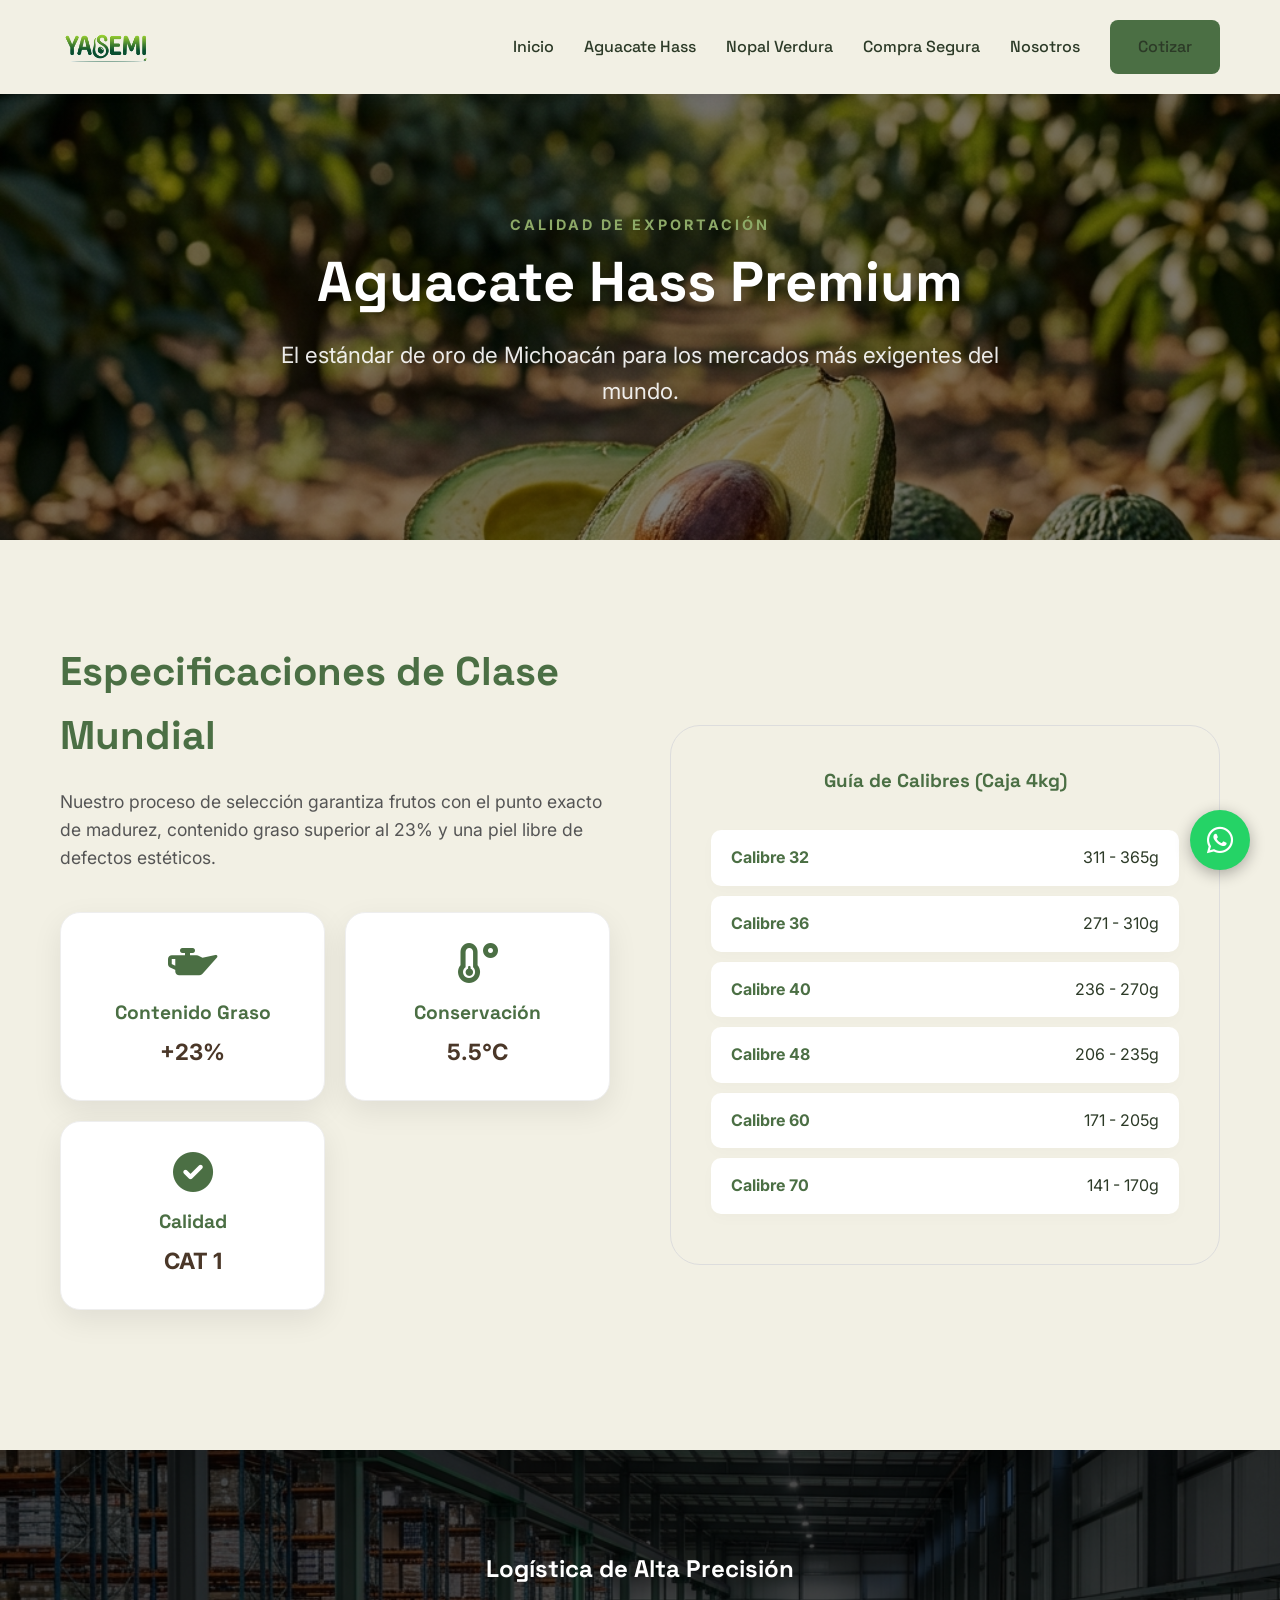
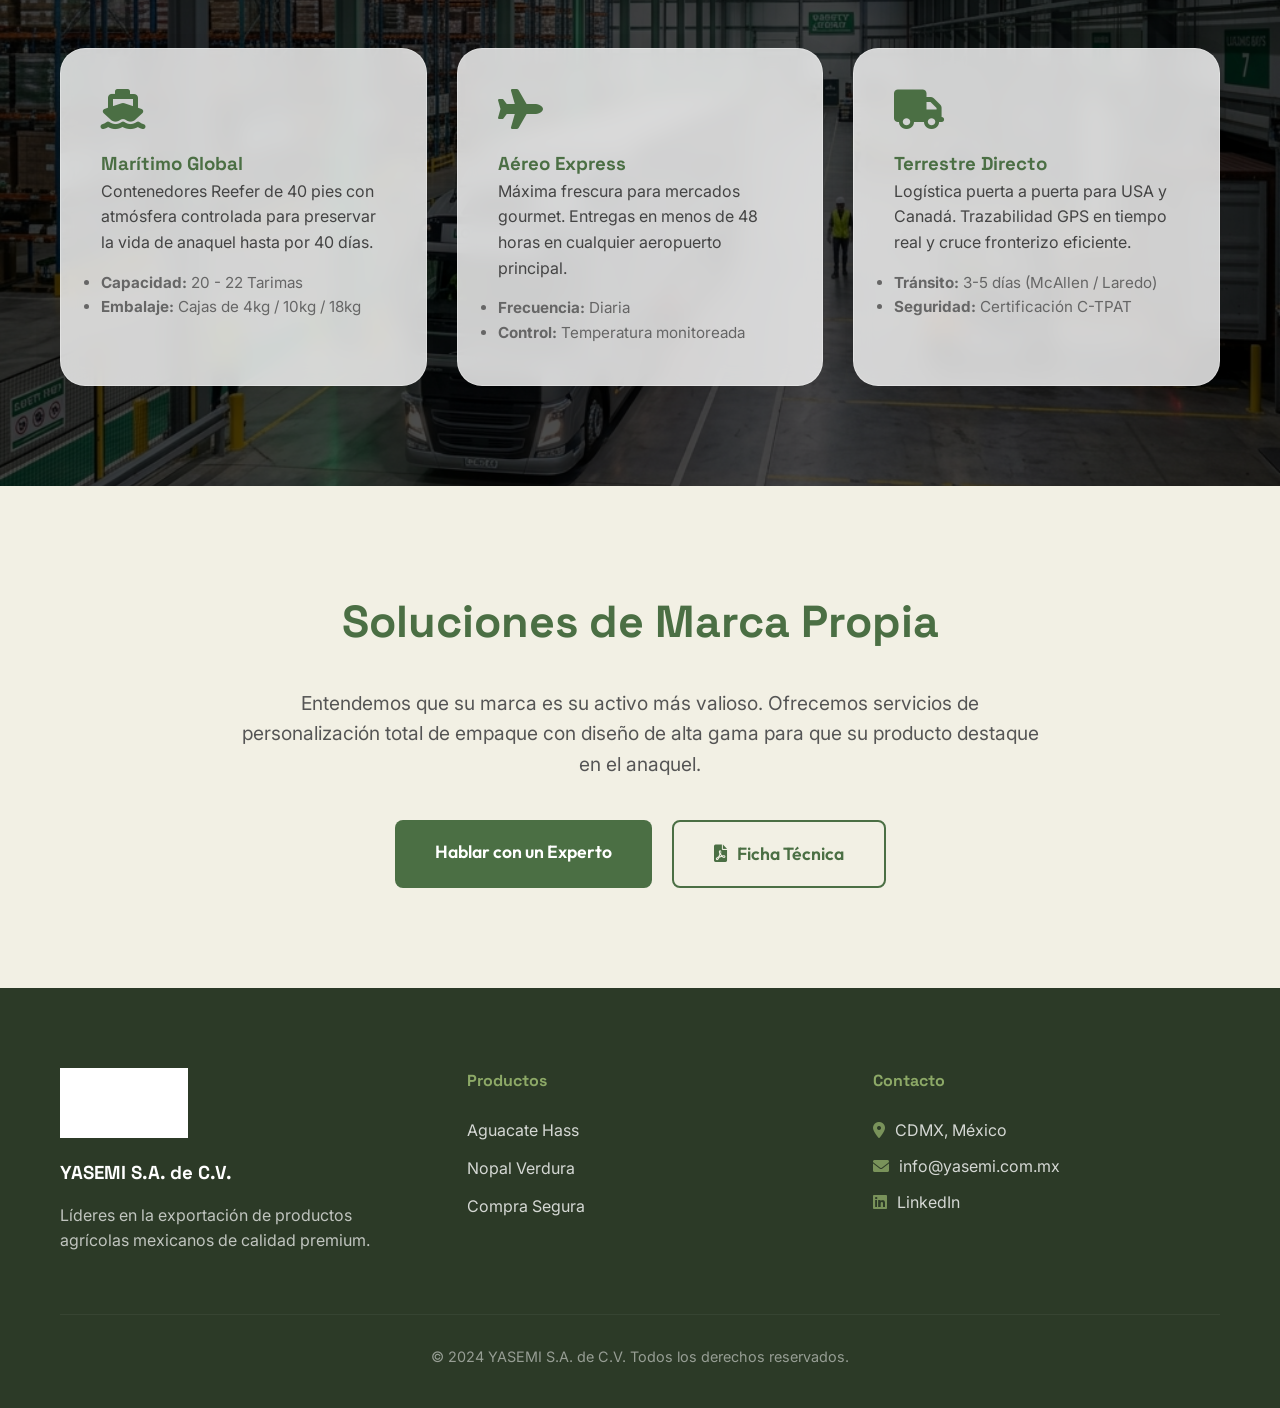
==== aguacate.html @ 723d85fd "Critical Fix: Reverted to solid nav background to fix JPEG logo blending. Fixed invisible mobile men" ====
<!DOCTYPE html>
<html lang="es">
<head>
    <meta charset="UTF-8">
    <meta name="viewport" content="width=device-width, initial-scale=1.0">
    <title>Aguacate Hass Premium | Yasemi S.A. de C.V.</title>
    <link rel="stylesheet" href="style.css">
    <link rel="stylesheet" href="https://cdnjs.cloudflare.com/ajax/libs/font-awesome/6.0.0/css/all.min.css">
    <style>
        .hero-internal {
            height: 60vh;
            display: flex;
            align-items: center;
            justify-content: center;
            background: linear-gradient(rgba(0,0,0,0.5), rgba(0,0,0,0.5)), url('avocado_hero.png');
            background-size: cover;
            background-position: center;
            background-attachment: fixed;
            color: white;
            text-align: center;
            padding-top: 80px;
        }
        .hero-internal h1 {
            color: white;
            font-size: 3.5rem;
            margin-bottom: 10px;
            text-shadow: 0 4px 10px rgba(0,0,0,0.3);
        }
        .hero-internal p {
            font-size: 1.4rem;
            max-width: 800px;
            margin: 0 auto;
            opacity: 0.9;
        }

        .specs-grid {
            display: grid;
            grid-template-columns: repeat(auto-fit, minmax(200px, 1fr));
            gap: 20px;
            margin: 40px 0;
        }

        .spec-item {
            background: white;
            padding: 30px;
            border-radius: 20px;
            text-align: center;
            box-shadow: var(--shadow);
            border: 1px solid #eee;
            transition: var(--transition);
        }

        .spec-item:hover {
            transform: translateY(-10px);
            border-color: var(--primary);
        }

        .spec-item i {
            font-size: 2.5rem;
            color: var(--primary);
            margin-bottom: 15px;
        }

        .spec-item h4 {
            font-size: 1.2rem;
            margin-bottom: 5px;
        }

        .spec-item span {
            font-weight: 700;
            color: var(--accent-brown);
            font-size: 1.4rem;
        }

        .logistics-card {
            background: rgba(255,255,255,0.8);
            backdrop-filter: blur(10px);
            padding: 40px;
            border-radius: 25px;
            box-shadow: var(--shadow);
            border: 1px solid rgba(255,255,255,0.3);
            transition: var(--transition);
        }

        .logistics-card:hover {
            background: white;
            transform: scale(1.02);
        }

        .premium-table {
            width: 100%;
            border-collapse: separate;
            border-spacing: 0 10px;
        }

        .premium-table tr {
            background: white;
            box-shadow: 0 5px 15px rgba(0,0,0,0.02);
            border-radius: 10px;
        }

        .premium-table td {
            padding: 15px 20px;
        }

        .premium-table td:first-child {
            border-radius: 10px 0 0 10px;
            font-weight: 700;
            color: var(--primary);
        }

        .premium-table td:last-child {
            border-radius: 0 10px 10px 0;
            text-align: right;
        }
    </style>
</head>
<body>

    <div id="preloader">
        <div class="counter">0%</div>
    </div>

    <div class="scroll-line">
        <div class="scroll-line-fill"></div>
    </div>

    <nav id="main-nav">
        <div class="container">
            <a href="index.html" class="logo">
                <img src="iso-logo.jpeg" alt="Yasemi Logo" style="height: 50px;">
            </a>
            
            <button class="menu-toggle">
                <i class="fas fa-bars"></i>
            </button>

            <div class="nav-links">
                <a href="index.html">Inicio</a>
                <a href="aguacate.html">Aguacate Hass</a>
                <a href="nopal.html">Nopal Verdura</a>
                <a href="seguridad.html">Compra Segura</a>
                <a href="nosotros.html">Nosotros</a>
                <a href="nosotros.html#contacto" class="btn btn-primary">Cotizar</a>
            </div>
        </div>
    </nav>

    <header class="hero-internal">
        <div class="container">
            <span style="text-transform: uppercase; letter-spacing: 3px; font-weight: 700; font-size: 0.9rem; color: var(--secondary);">Calidad de Exportación</span>
            <h1>Aguacate Hass Premium</h1>
            <p>El estándar de oro de Michoacán para los mercados más exigentes del mundo.</p>
        </div>
    </header>

    <section class="reveal">
        <div class="container">
            <div style="display: grid; grid-template-columns: 1fr 1fr; gap: 60px; align-items: center;">
                <div>
                    <h2 style="font-size: 2.5rem; margin-bottom: 20px;">Especificaciones de Clase Mundial</h2>
                    <p style="font-size: 1.1rem; color: #555; margin-bottom: 30px;">
                        Nuestro proceso de selección garantiza frutos con el punto exacto de madurez, contenido graso superior al 23% y una piel libre de defectos estéticos.
                    </p>
                    <div class="specs-grid">
                        <div class="spec-item">
                            <i class="fas fa-oil-can"></i>
                            <h4>Contenido Graso</h4>
                            <span>+23%</span>
                        </div>
                        <div class="spec-item">
                            <i class="fas fa-temperature-low"></i>
                            <h4>Conservación</h4>
                            <span>5.5°C</span>
                        </div>
                        <div class="spec-item">
                            <i class="fas fa-check-circle"></i>
                            <h4>Calidad</h4>
                            <span>CAT 1</span>
                        </div>
                    </div>
                </div>
                <div style="background: var(--bg-cream); padding: 40px; border-radius: 30px; border: 1px solid #ddd;">
                    <h3 style="margin-bottom: 25px; text-align: center;">Guía de Calibres (Caja 4kg)</h3>
                    <table class="premium-table">
                        <tr><td>Calibre 32</td><td>311 - 365g</td></tr>
                        <tr><td>Calibre 36</td><td>271 - 310g</td></tr>
                        <tr><td>Calibre 40</td><td>236 - 270g</td></tr>
                        <tr><td>Calibre 48</td><td>206 - 235g</td></tr>
                        <tr><td>Calibre 60</td><td>171 - 205g</td></tr>
                        <tr><td>Calibre 70</td><td>141 - 170g</td></tr>
                    </table>
                </div>
            </div>
        </div>
    </section>

    <section class="reveal" style="background: linear-gradient(rgba(0,0,0,0.7), rgba(0,0,0,0.7)), url('logistics_hero.png'); background-size: cover; background-position: center; background-attachment: fixed; color: white;">
        <div class="container">
            <h2 style="text-align: center; margin-bottom: 60px; color: white;">Logística de Alta Precisión</h2>
            <div style="display: grid; grid-template-columns: repeat(auto-fit, minmax(300px, 1fr)); gap: 30px;">
                <div class="logistics-card">
                    <i class="fas fa-ship" style="font-size: 2.5rem; color: var(--primary); margin-bottom: 20px;"></i>
                    <h3 style="color: var(--primary);">Marítimo Global</h3>
                    <p style="color: #444;">Contenedores Reefer de 40 pies con atmósfera controlada para preservar la vida de anaquel hasta por 40 días.</p>
                    <ul style="margin-top: 15px; color: #666; font-size: 0.95rem;">
                        <li><strong>Capacidad:</strong> 20 - 22 Tarimas</li>
                        <li><strong>Embalaje:</strong> Cajas de 4kg / 10kg / 18kg</li>
                    </ul>
                </div>
                <div class="logistics-card">
                    <i class="fas fa-plane" style="font-size: 2.5rem; color: var(--primary); margin-bottom: 20px;"></i>
                    <h3 style="color: var(--primary);">Aéreo Express</h3>
                    <p style="color: #444;">Máxima frescura para mercados gourmet. Entregas en menos de 48 horas en cualquier aeropuerto principal.</p>
                    <ul style="margin-top: 15px; color: #666; font-size: 0.95rem;">
                        <li><strong>Frecuencia:</strong> Diaria</li>
                        <li><strong>Control:</strong> Temperatura monitoreada</li>
                    </ul>
                </div>
                <div class="logistics-card">
                    <i class="fas fa-truck" style="font-size: 2.5rem; color: var(--primary); margin-bottom: 20px;"></i>
                    <h3 style="color: var(--primary);">Terrestre Directo</h3>
                    <p style="color: #444;">Logística puerta a puerta para USA y Canadá. Trazabilidad GPS en tiempo real y cruce fronterizo eficiente.</p>
                    <ul style="margin-top: 15px; color: #666; font-size: 0.95rem;">
                        <li><strong>Tránsito:</strong> 3-5 días (McAllen / Laredo)</li>
                        <li><strong>Seguridad:</strong> Certificación C-TPAT</li>
                    </ul>
                </div>
            </div>
        </div>
    </section>

    <section class="reveal" style="text-align: center;">
        <div class="container">
            <h2 style="font-size: 2.8rem; margin-bottom: 30px;">Soluciones de Marca Propia</h2>
            <p style="max-width: 800px; margin: 0 auto 40px; font-size: 1.2rem; color: #555;">
                Entendemos que su marca es su activo más valioso. Ofrecemos servicios de personalización total de empaque con diseño de alta gama para que su producto destaque en el anaquel.
            </p>
            <div style="display: flex; justify-content: center; gap: 20px;">
                <a href="nosotros.html#contacto" class="btn btn-primary" style="padding: 18px 40px; font-size: 1.1rem;">Hablar con un Experto</a>
                <a href="AguacateHassYASEMi.pdf" target="_blank" class="btn btn-outline" style="padding: 18px 40px; font-size: 1.1rem;"><i class="fas fa-file-pdf" style="margin-right: 10px;"></i>Ficha Técnica</a>
            </div>
        </div>
    </section>

    <footer style="background: var(--text-dark); color: white; padding: 80px 0 40px;">
        <div class="container">
            <div style="display: grid; grid-template-columns: repeat(auto-fit, minmax(200px, 1fr)); gap: 60px;">
                <div>
                    <img src="iso-logo.jpeg" alt="Yasemi Logo" style="filter: brightness(0) invert(1); margin-bottom: 20px;">
                    <h3 style="color: white; margin-bottom: 15px;">YASEMI S.A. de C.V.</h3>
                    <p style="opacity: 0.7;">Líderes en la exportación de productos agrícolas mexicanos de calidad premium.</p>
                </div>
                <div>
                    <h4 style="color: var(--secondary); margin-bottom: 25px;">Productos</h4>
                    <ul style="list-style: none;">
                        <li style="margin-bottom: 12px;"><a href="aguacate.html" style="color: white; text-decoration: none; opacity: 0.8;">Aguacate Hass</a></li>
                        <li style="margin-bottom: 12px;"><a href="nopal.html" style="color: white; text-decoration: none; opacity: 0.8;">Nopal Verdura</a></li>
                        <li style="margin-bottom: 12px;"><a href="seguridad.html" style="color: white; text-decoration: none; opacity: 0.8;">Compra Segura</a></li>
                    </ul>
                </div>
                <div>
                    <h4 style="color: var(--secondary); margin-bottom: 25px;">Contacto</h4>
                    <p style="margin-bottom: 10px; opacity: 0.8;"><i class="fas fa-map-marker-alt" style="margin-right: 10px; color: var(--secondary);"></i>CDMX, México</p>
                    <p style="margin-bottom: 10px; opacity: 0.8;"><i class="fas fa-envelope" style="margin-right: 10px; color: var(--secondary);"></i>info@yasemi.com.mx</p>
                    <p style="margin-bottom: 10px; opacity: 0.8;"><i class="fab fa-linkedin" style="margin-right: 10px; color: var(--secondary);"></i>LinkedIn</p>
                </div>
            </div>
            <div style="border-top: 1px solid rgba(255,255,255,0.1); margin-top: 60px; padding-top: 30px; text-align: center; opacity: 0.5; font-size: 0.9rem;">
                <p>&copy; 2024 YASEMI S.A. de C.V. Todos los derechos reservados.</p>
            </div>
        </div>
    </footer>

    <a href="https://wa.me/yournumber" class="whatsapp-btn" target="_blank">
        <i class="fab fa-whatsapp"></i>
    </a>

    <script src="main.js"></script>
</body>
</html>
---- style.css ----
@import url('https://fonts.googleapis.com/css2?family=Inter:wght@300;400;600;700&family=Outfit:wght@400;600;700&family=Space+Grotesk:wght@300;400;600;700&display=swap');

* {
    margin: 0;
    padding: 0;
    box-sizing: border-box;
}


:root {
    --primary: #4B6F44; /* Verde Aguacate */
    --secondary: #8DA967; /* Verde Nopal */
    --bg-cream: #F2F0E4;
    --text-dark: #2C3A27;
    --text-light: #F2F0E4;
    --accent-brown: #4A3728;
    --white: #FFFFFF;
    --transition: all 0.3s cubic-bezier(0.4, 0, 0.2, 1);
    --shadow: 0 10px 30px rgba(0,0,0,0.08);
    --glass: rgba(255, 255, 255, 0.1);
}

* {
    margin: 0;
    padding: 0;
    box-sizing: border-box;
}

body {
    font-family: 'Inter', sans-serif;
    background-color: var(--bg-cream);
    color: var(--text-dark);
    line-height: 1.6;
    overflow-x: hidden;
}

h1, h2, h3, h4 {
    font-family: 'Space Grotesk', sans-serif; /* High-end geometric font */
    color: var(--primary);
    font-weight: 700;
}


/* Reusable Components */
.container {
    max-width: 1200px;
    margin: 0 auto;
    padding: 0 20px;
}

.btn {
    display: inline-block;
    padding: 14px 28px;
    border-radius: 8px;
    text-decoration: none;
    font-weight: 600;
    transition: var(--transition);
    cursor: pointer;
    border: none;
    font-family: 'Outfit', sans-serif;
}

.btn-primary {
    background-color: var(--primary);
    color: var(--white);
}

.btn-primary:hover {
    background-color: var(--accent-brown);
    transform: translateY(-2px);
    box-shadow: 0 5px 15px rgba(0,0,0,0.2);
}

.btn-outline {
    border: 2px solid var(--primary);
    color: var(--primary);
}

.btn-outline:hover {
    background-color: var(--primary);
    color: var(--white);
}

/* Navigation */
nav {
    position: fixed;
    top: 0;
    width: 100%;
    padding: 20px 0;
    z-index: 2000;
    transition: var(--transition);
    background: #F2F0E4; /* Solid background for better blend mode support */
    box-shadow: 0 2px 10px rgba(0,0,0,0.05);
}

nav.scrolled {
    padding: 10px 0;
    box-shadow: var(--shadow);
}

nav .container {
    display: flex;
    justify-content: space-between;
    align-items: center;
}

.logo {
    display: flex;
    align-items: center;
    mix-blend-mode: darken; /* Oculta el fondo blanco del JPEG sobre el fondo crema */
    transition: var(--transition);
}

.logo img {
    height: 50px;
    transition: var(--transition);
}

.nav-links {
    display: flex;
    gap: 30px;
    align-items: center;
}

.nav-links a {
    text-decoration: none;
    color: var(--text-dark);
    font-weight: 500;
    transition: var(--transition);
    font-family: 'Space Grotesk', sans-serif;
}

.nav-links a:hover {
    color: var(--primary);
}

/* Menu Toggle Button */
.menu-toggle {
    display: none;
    background: none;
    border: none;
    color: var(--text-dark);
    font-size: 1.5rem;
    cursor: pointer;
    z-index: 1001;
    transition: var(--transition);
}

@media (max-width: 768px) {
    .menu-toggle {
        display: block;
        z-index: 10001; /* Asegurar que el botón esté arriba del panel */
    }

    .nav-links {
        position: fixed;
        top: 0;
        right: -100%;
        width: 80%;
        height: 100vh;
        background: white;
        flex-direction: column;
        justify-content: center; /* Volver a centrar para mejor equilibrio visual */
        gap: 25px; /* Gap más compacto */
        transition: var(--transition);
        box-shadow: -10px 0 30px rgba(0,0,0,0.1);
        z-index: 10000; /* Encima de todo */
        display: flex !important; /* Asegurar visibilidad cuando se activa */
    }

    .nav-links.active {
        right: 0;
    }
}


/* Floating WhatsApp */
.whatsapp-btn {
    position: fixed;
    bottom: 30px;
    right: 30px;
    width: 60px;
    height: 60px;
    background-color: #25D366;
    border-radius: 50%;
    display: flex;
    justify-content: center;
    align-items: center;
    color: white;
    font-size: 30px;
    box-shadow: 0 4px 15px rgba(0,0,0,0.3);
    z-index: 1000;
    transition: var(--transition);
    text-decoration: none;
}

.whatsapp-btn:hover {
    transform: scale(1.1);
}

/* Sections */
section {
    padding: 100px 0;
}

.hero {
    height: 100vh;
    display: flex;
    align-items: center;
    background: linear-gradient(rgba(0,0,0,0.4), rgba(0,0,0,0.4)), url('hero-bg.jpg');
    background-size: cover;
    background-position: center;
    color: var(--white);
    text-align: center;
}

.hero h1 {
    color: var(--white);
    font-size: 4rem;
    margin-bottom: 20px;
}

footer img {
    height: 70px;
    margin-bottom: 15px;
    filter: invert(1) grayscale(1) brightness(2); /* White background -> Black; Logo -> White */
    mix-blend-mode: screen; /* Black background -> Transparent */
    display: block;
}



/* Reveal Animations */
.reveal {
    opacity: 0;
    transform: translateY(40px);
    transition: all 0.8s cubic-bezier(0.25, 0.46, 0.45, 0.94);
    visibility: hidden;
}

@media (max-width: 768px) {
    .reveal {
        transform: translateY(20px); /* Subtle movement on mobile */
    }
}


.reveal.active {
    opacity: 1;
    transform: translateY(0);
    visibility: visible;
}

/* Preloader */
#preloader {
    position: fixed;
    top: 0;
    left: 0;
    width: 100%;
    height: 100%;
    background: var(--primary);
    display: flex;
    flex-direction: column;
    justify-content: center;
    align-items: center;
    z-index: 9999;
    color: var(--white);
    transition: transform 0.8s cubic-bezier(0.86, 0, 0.07, 1);
}

#preloader .counter {
    font-family: 'Space Grotesk', sans-serif;
    font-size: 6rem;
    font-weight: 800;
}

#preloader.loaded {
    transform: translateY(-100%);
}

/* Progress Line - Fixed Top */
.scroll-line {
    position: fixed;
    top: 0;
    left: 0;
    width: 100%;
    height: 4px;
    background: rgba(75, 111, 68, 0.1);
    z-index: 2000;
}

.scroll-line-fill {
    height: 100%;
    width: 0%;
    background: var(--secondary);
    transition: width 0.1s linear;
}

/* Horizontal Scroll System (Desktop Only) - ROBUST DYNAMIC VERSION */
@media (min-width: 1024px) {
    /* El alto de este wrapper será seteado dinámicamente por JS */
    .horizontal-scroll-wrapper {
        position: relative;
        width: 100%;
    }

    .horizontal-scroll-sticky {
        position: sticky;
        top: 0;
        height: 100vh;
        width: 100vw;
        overflow: hidden;
        background: var(--bg-cream);
    }

    .horizontal-scroll-track {
        display: flex;
        height: 100%;
        width: max-content; /* Se adapta automáticamente al número de hijos */
        will-change: transform;
    }

    .h-module {
        width: 100vw;
        height: 100vh;
        flex-shrink: 0;
        display: flex;
        flex-direction: column;
        justify-content: center;
        /* Padding superior para que no choque con el header */
        padding: 100px 5% 0 5%;
    }
}

/* Responsive Helpers for Modules */
.responsive-grid {
    display: grid;
    grid-template-columns: 1fr 1fr;
    gap: 20px;
}

.solution-card {
    background: white;
    border-radius: 25px;
    overflow: hidden;
    box-shadow: var(--shadow);
    display: flex;
    align-items: stretch;
    height: 180px;
    border: 1px solid #eee;
}

.promesa-title {
    font-size: 1.8rem;
    color: white;
    margin: 0;
}

@media (max-width: 1023px) {
    .responsive-grid {
        grid-template-columns: 1fr !important;
    }
    
    .solution-card {
        flex-direction: column !important;
        height: auto !important;
    }
    
    .solution-card img {
        width: 100% !important;
        height: 200px !important;
    }

    .promesa-title {
        font-size: 1.5rem !important; /* Aproximadamente 10-15% menos */
    }
}

/* Fallback for Mobile (Vertical) */
@media (max-width: 1023px) {
    .horizontal-scroll-wrapper {
        height: auto !important;
    }
    .horizontal-scroll-sticky {
        position: relative !important;
        height: auto !important;
        overflow: visible !important;
        display: block !important;
    }
    .horizontal-scroll-track {
        flex-direction: column !important;
        width: 100% !important;
        transform: none !important;
    }
    .h-module {
        width: 100% !important;
        height: auto !important;
        padding: 120px 20px 60px 20px !important;
    }
}

/* Contrast Fix for Dark Sections */
section[style*="background: var(--primary)"] h2,
section[style*="background: var(--primary)"] h3,
section[style*="background: var(--text-dark)"] h2,
section[style*="background: var(--text-dark)"] h3,
section[style*="background: var(--accent-brown)"] h1,
section[style*="background: var(--accent-brown)"] h2,
section[style*="background: var(--accent-brown)"] h3 {
    color: var(--white) !important;
}






/* Urgency Widget */
.urgency-widget {
    background: var(--accent-brown);
    color: var(--white);
    padding: 10px;
    text-align: center;
    font-weight: 600;
    font-size: 14px;
}

/* Responsive */
@media (max-width: 768px) {
    .nav-links {
        display: none;
    }
    .hero h1 {
        font-size: 2.5rem;
    }
}
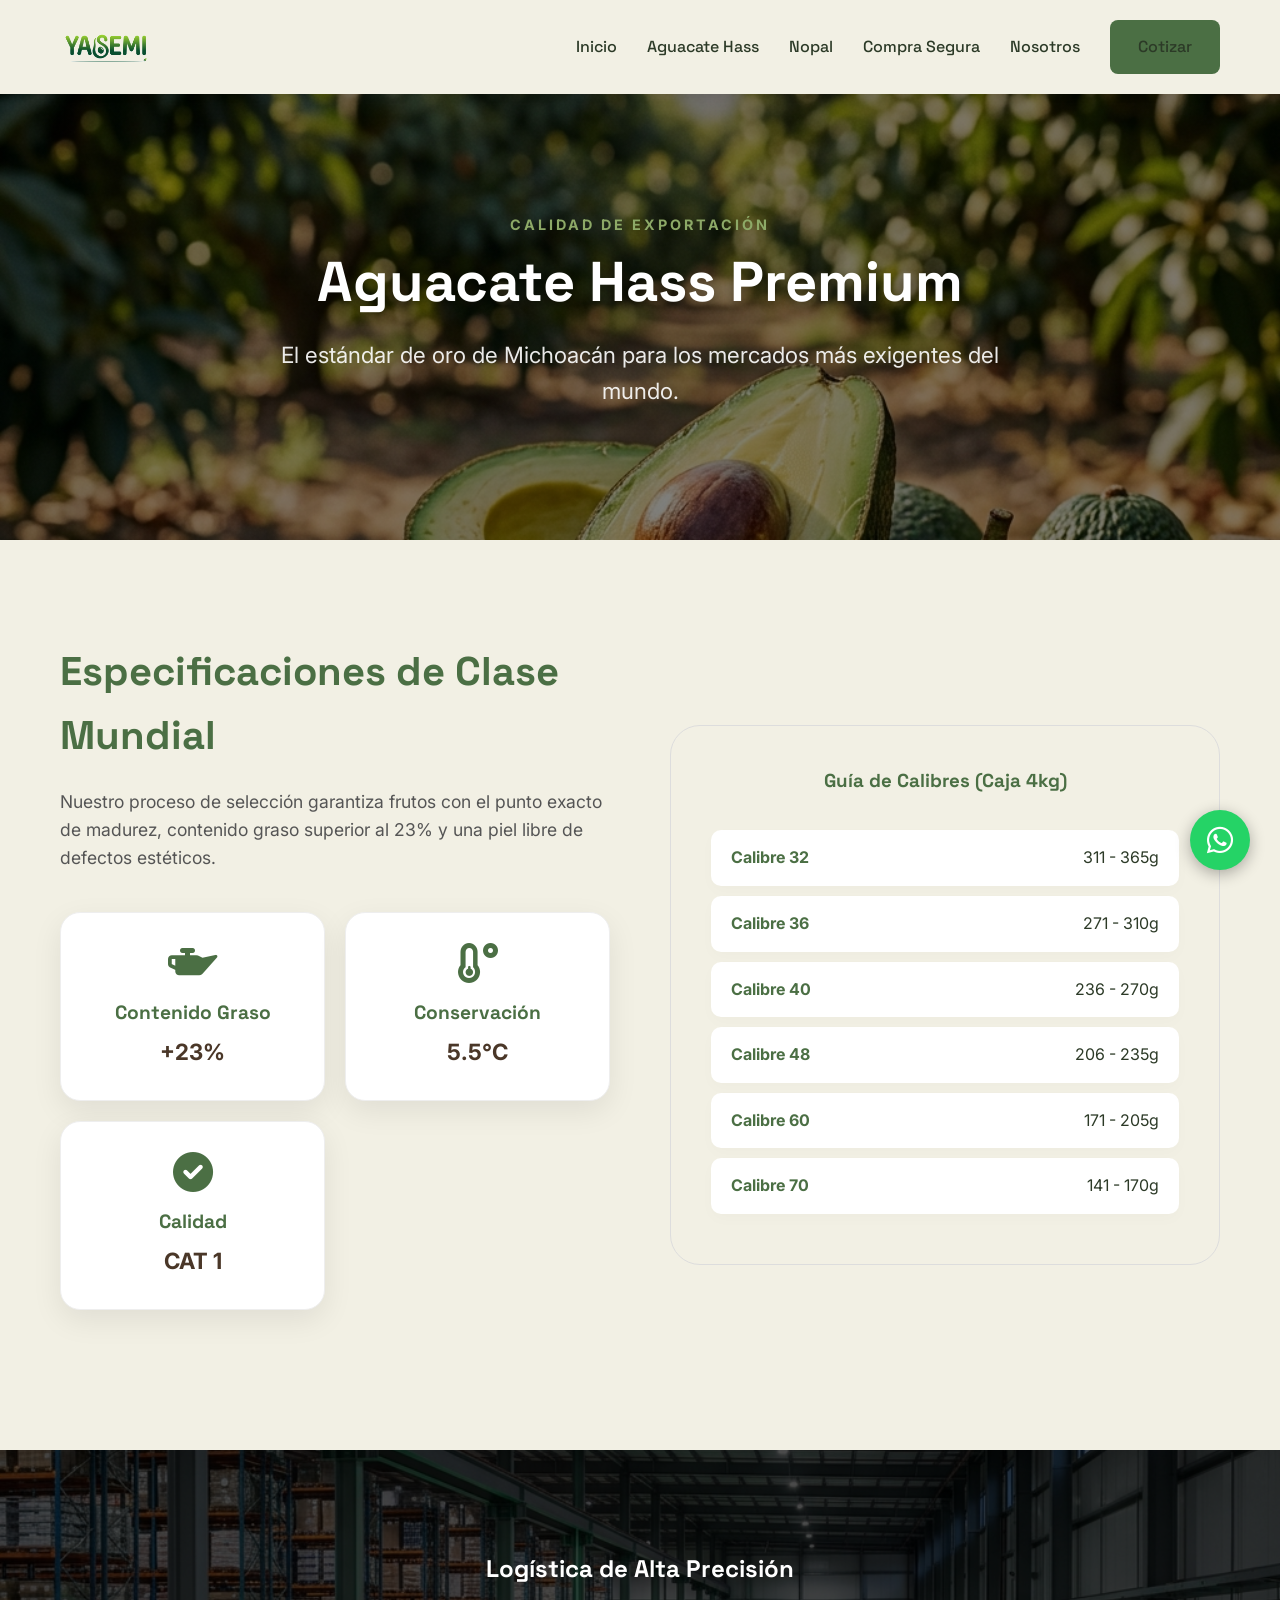
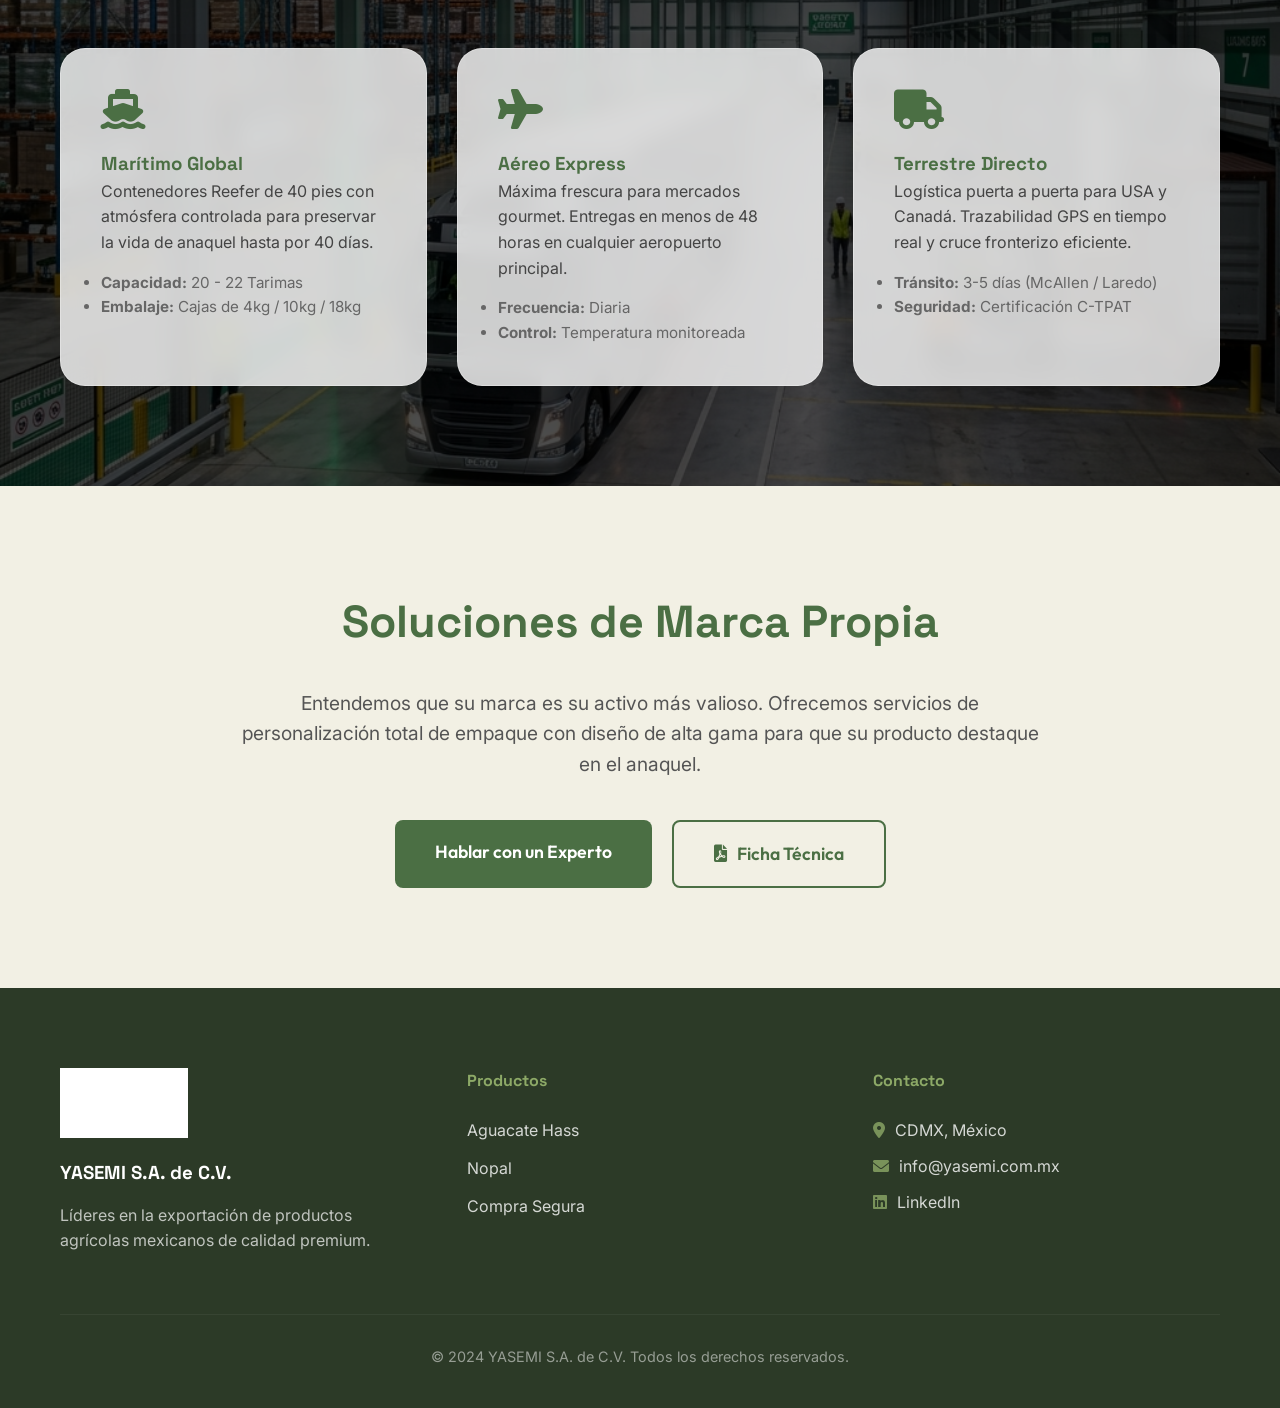
==== commit 6f1e4486: "Refactor: Unified product name to Nopal, focused Nopal on National market & natural farming, added B" ====
--- a/aguacate.html
+++ b/aguacate.html
@@ -138,7 +138,7 @@
             <div class="nav-links">
                 <a href="index.html">Inicio</a>
                 <a href="aguacate.html">Aguacate Hass</a>
-                <a href="nopal.html">Nopal Verdura</a>
+                <a href="nopal.html">Nopal</a>
                 <a href="seguridad.html">Compra Segura</a>
                 <a href="nosotros.html">Nosotros</a>
                 <a href="nosotros.html#contacto" class="btn btn-primary">Cotizar</a>
@@ -255,7 +255,7 @@
                     <h4 style="color: var(--secondary); margin-bottom: 25px;">Productos</h4>
                     <ul style="list-style: none;">
                         <li style="margin-bottom: 12px;"><a href="aguacate.html" style="color: white; text-decoration: none; opacity: 0.8;">Aguacate Hass</a></li>
-                        <li style="margin-bottom: 12px;"><a href="nopal.html" style="color: white; text-decoration: none; opacity: 0.8;">Nopal Verdura</a></li>
+                        <li style="margin-bottom: 12px;"><a href="nopal.html" style="color: white; text-decoration: none; opacity: 0.8;">Nopal</a></li>
                         <li style="margin-bottom: 12px;"><a href="seguridad.html" style="color: white; text-decoration: none; opacity: 0.8;">Compra Segura</a></li>
                     </ul>
                 </div>
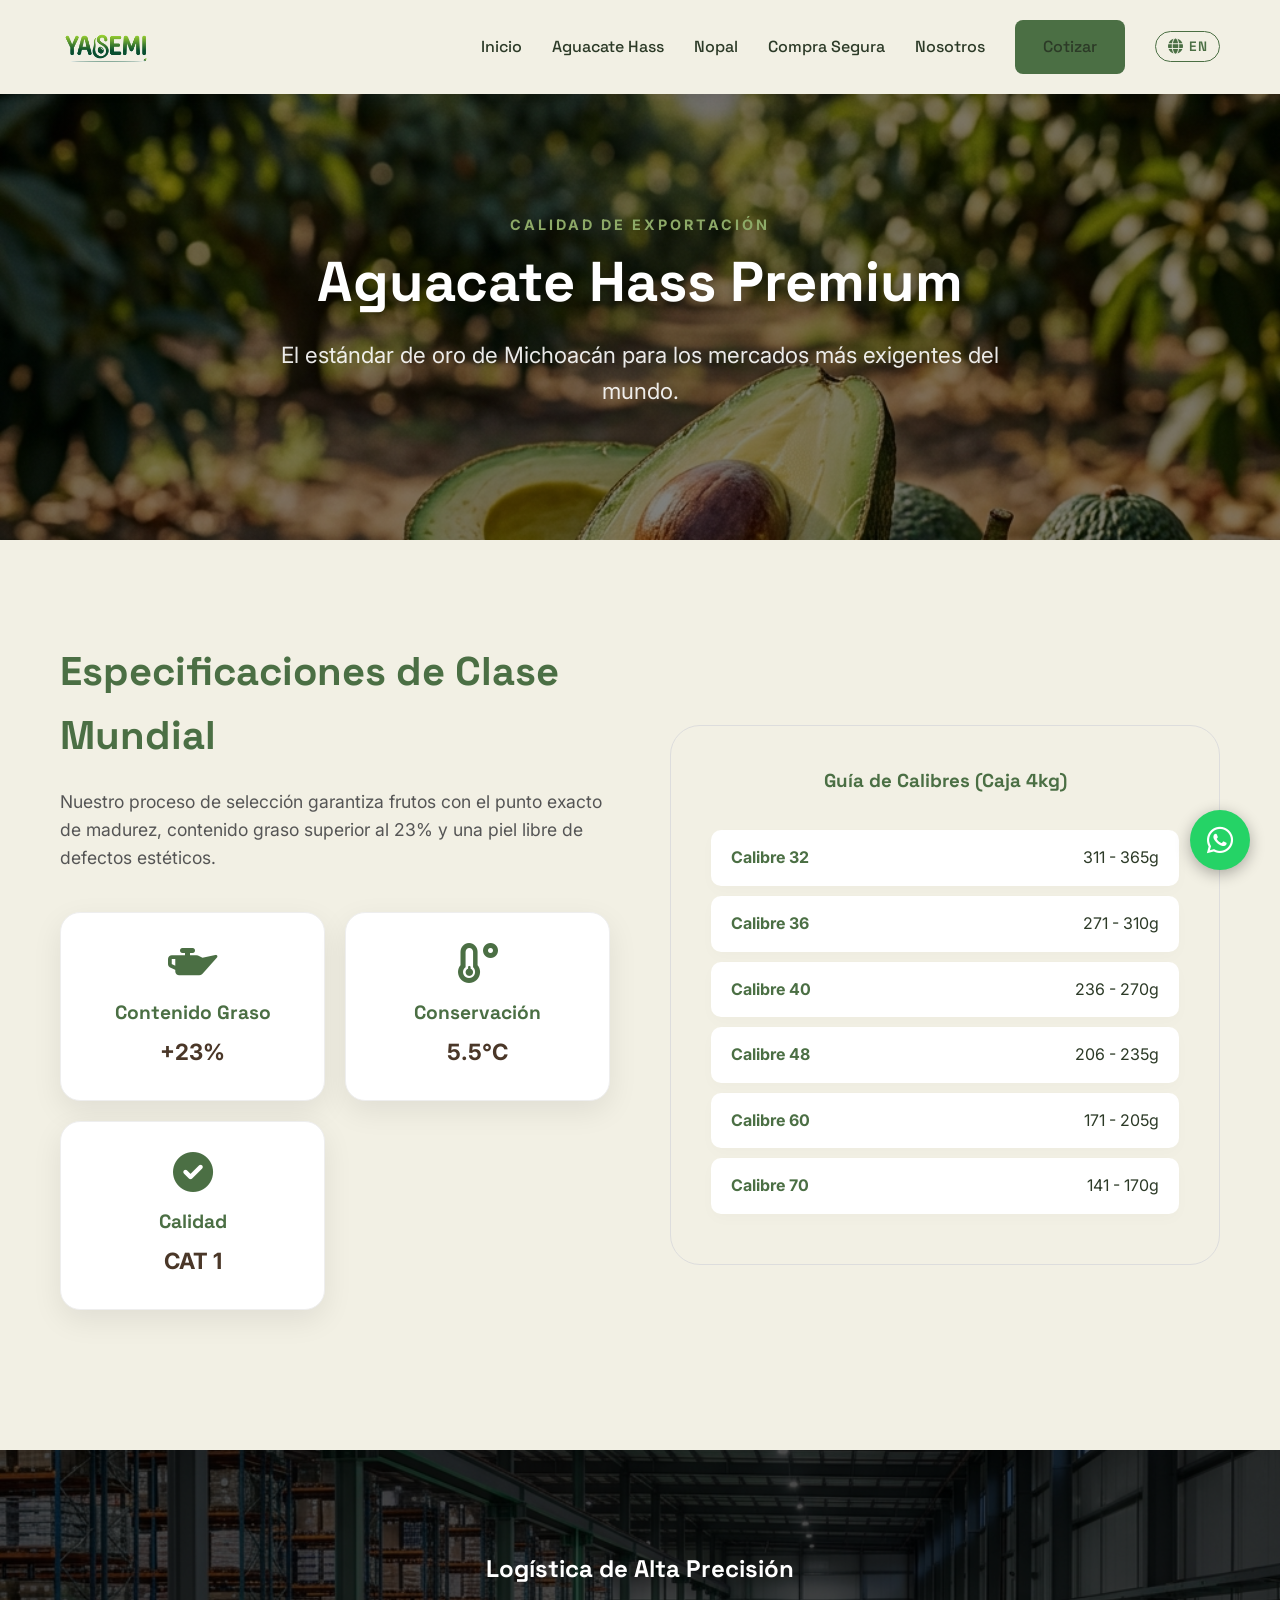
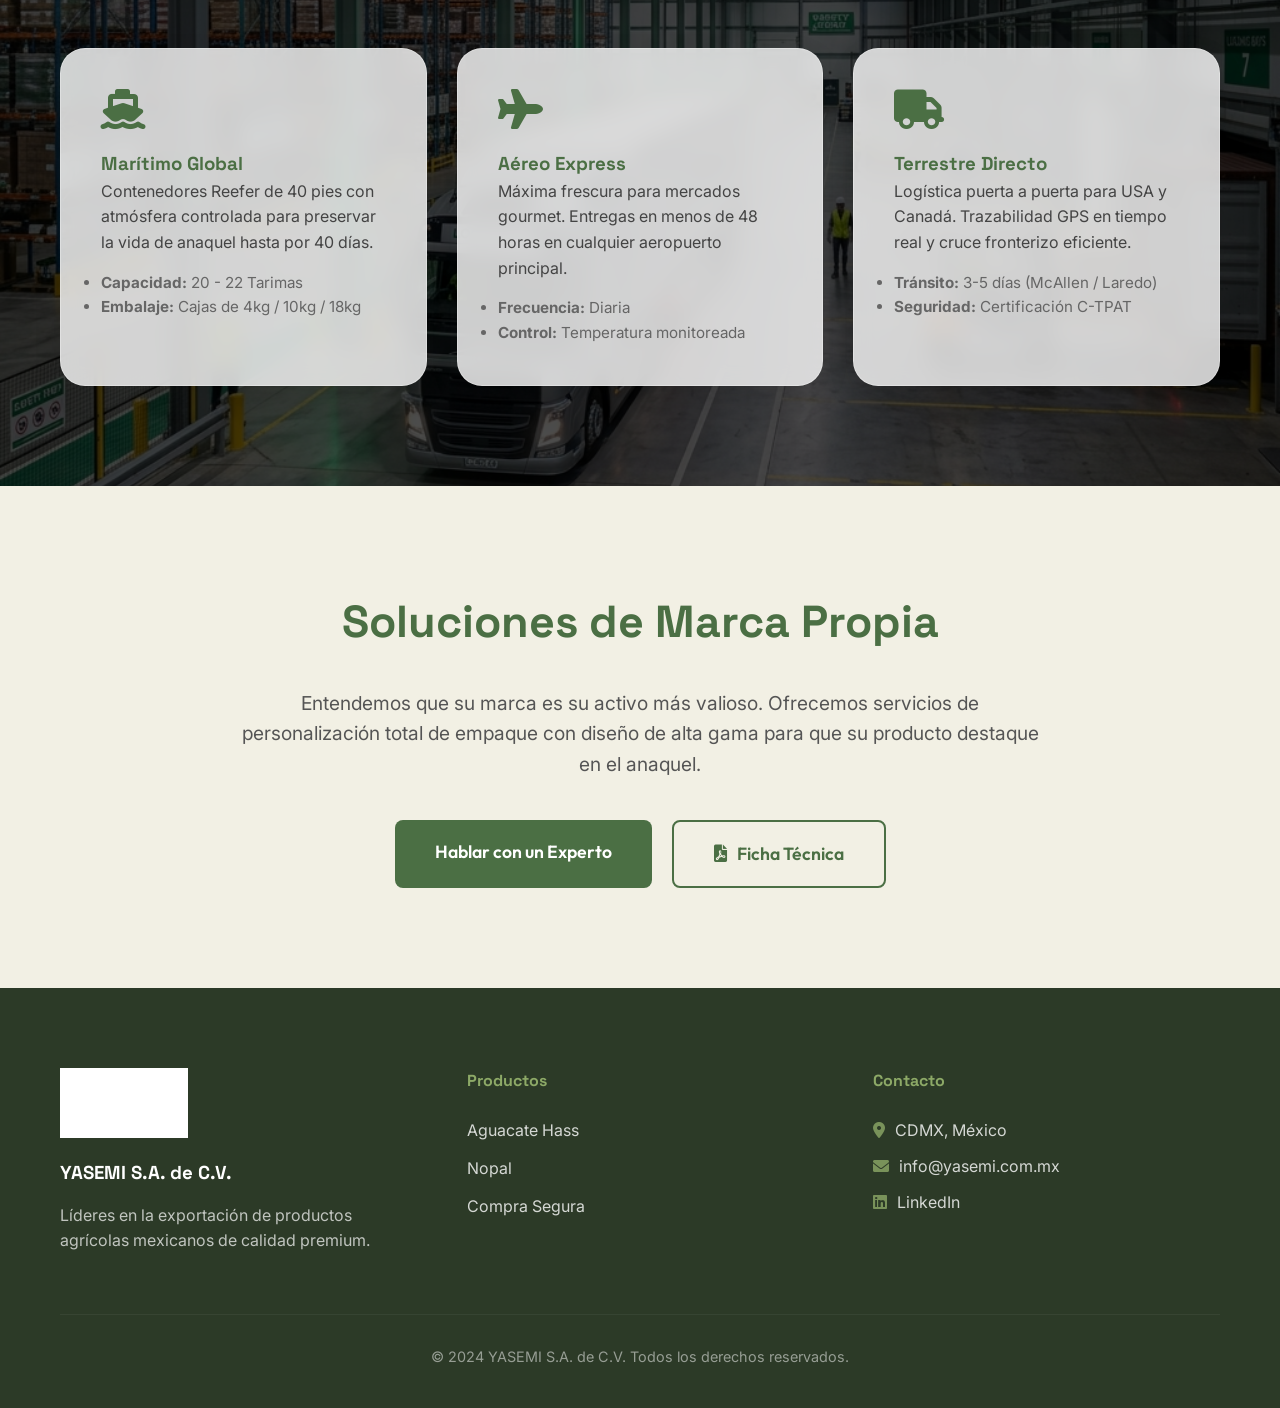
==== commit ffd2b1ab: "Add language toggle (ES/EN) in header across all pages - New i18n system in main.js with full ES/EN " ====
--- a/aguacate.html
+++ b/aguacate.html
@@ -3,7 +3,7 @@
 <head>
     <meta charset="UTF-8">
     <meta name="viewport" content="width=device-width, initial-scale=1.0">
-    <title>Aguacate Hass Premium | Yasemi S.A. de C.V.</title>
+    <title data-i18n="aguacate.title">Aguacate Hass Premium | Yasemi S.A. de C.V.</title>
     <link rel="stylesheet" href="style.css">
     <link rel="stylesheet" href="https://cdnjs.cloudflare.com/ajax/libs/font-awesome/6.0.0/css/all.min.css">
     <style>
@@ -136,21 +136,24 @@
             </button>
 
             <div class="nav-links">
-                <a href="index.html">Inicio</a>
-                <a href="aguacate.html">Aguacate Hass</a>
-                <a href="nopal.html">Nopal</a>
-                <a href="seguridad.html">Compra Segura</a>
-                <a href="nosotros.html">Nosotros</a>
-                <a href="nosotros.html#contacto" class="btn btn-primary">Cotizar</a>
+                <a href="index.html" data-i18n="nav.home">Inicio</a>
+                <a href="aguacate.html" data-i18n="nav.avocado">Aguacate Hass</a>
+                <a href="nopal.html" data-i18n="nav.nopal">Nopal</a>
+                <a href="seguridad.html" data-i18n="nav.security">Compra Segura</a>
+                <a href="nosotros.html" data-i18n="nav.about">Nosotros</a>
+                <a href="nosotros.html#contacto" class="btn btn-primary" data-i18n="nav.quote">Cotizar</a>
+                <button class="lang-toggle" aria-label="Cambiar idioma / Switch language">
+                    <i class="fas fa-globe"></i><span class="lang-toggle-text">EN</span>
+                </button>
             </div>
         </div>
     </nav>
 
     <header class="hero-internal">
         <div class="container">
-            <span style="text-transform: uppercase; letter-spacing: 3px; font-weight: 700; font-size: 0.9rem; color: var(--secondary);">Calidad de Exportación</span>
-            <h1>Aguacate Hass Premium</h1>
-            <p>El estándar de oro de Michoacán para los mercados más exigentes del mundo.</p>
+            <span style="text-transform: uppercase; letter-spacing: 3px; font-weight: 700; font-size: 0.9rem; color: var(--secondary);" data-i18n="aguacate.hero.tag">Calidad de Exportación</span>
+            <h1 data-i18n="aguacate.hero.title">Aguacate Hass Premium</h1>
+            <p data-i18n="aguacate.hero.subtitle">El estándar de oro de Michoacán para los mercados más exigentes del mundo.</p>
         </div>
     </header>
 
@@ -158,30 +161,30 @@
         <div class="container">
             <div style="display: grid; grid-template-columns: 1fr 1fr; gap: 60px; align-items: center;">
                 <div>
-                    <h2 style="font-size: 2.5rem; margin-bottom: 20px;">Especificaciones de Clase Mundial</h2>
-                    <p style="font-size: 1.1rem; color: #555; margin-bottom: 30px;">
+                    <h2 style="font-size: 2.5rem; margin-bottom: 20px;" data-i18n="aguacate.specs.title">Especificaciones de Clase Mundial</h2>
+                    <p style="font-size: 1.1rem; color: #555; margin-bottom: 30px;" data-i18n="aguacate.specs.text">
                         Nuestro proceso de selección garantiza frutos con el punto exacto de madurez, contenido graso superior al 23% y una piel libre de defectos estéticos.
                     </p>
                     <div class="specs-grid">
                         <div class="spec-item">
                             <i class="fas fa-oil-can"></i>
-                            <h4>Contenido Graso</h4>
+                            <h4 data-i18n="aguacate.specs.fat">Contenido Graso</h4>
                             <span>+23%</span>
                         </div>
                         <div class="spec-item">
                             <i class="fas fa-temperature-low"></i>
-                            <h4>Conservación</h4>
+                            <h4 data-i18n="aguacate.specs.preservation">Conservación</h4>
                             <span>5.5°C</span>
                         </div>
                         <div class="spec-item">
                             <i class="fas fa-check-circle"></i>
-                            <h4>Calidad</h4>
+                            <h4 data-i18n="aguacate.specs.quality">Calidad</h4>
                             <span>CAT 1</span>
                         </div>
                     </div>
                 </div>
                 <div style="background: var(--bg-cream); padding: 40px; border-radius: 30px; border: 1px solid #ddd;">
-                    <h3 style="margin-bottom: 25px; text-align: center;">Guía de Calibres (Caja 4kg)</h3>
+                    <h3 style="margin-bottom: 25px; text-align: center;" data-i18n="aguacate.gauge.title">Guía de Calibres (Caja 4kg)</h3>
                     <table class="premium-table">
                         <tr><td>Calibre 32</td><td>311 - 365g</td></tr>
                         <tr><td>Calibre 36</td><td>271 - 310g</td></tr>
@@ -197,33 +200,33 @@
 
     <section class="reveal" style="background: linear-gradient(rgba(0,0,0,0.7), rgba(0,0,0,0.7)), url('logistics_hero.png'); background-size: cover; background-position: center; background-attachment: fixed; color: white;">
         <div class="container">
-            <h2 style="text-align: center; margin-bottom: 60px; color: white;">Logística de Alta Precisión</h2>
+            <h2 style="text-align: center; margin-bottom: 60px; color: white;" data-i18n="aguacate.logistics.title">Logística de Alta Precisión</h2>
             <div style="display: grid; grid-template-columns: repeat(auto-fit, minmax(300px, 1fr)); gap: 30px;">
                 <div class="logistics-card">
                     <i class="fas fa-ship" style="font-size: 2.5rem; color: var(--primary); margin-bottom: 20px;"></i>
-                    <h3 style="color: var(--primary);">Marítimo Global</h3>
-                    <p style="color: #444;">Contenedores Reefer de 40 pies con atmósfera controlada para preservar la vida de anaquel hasta por 40 días.</p>
+                    <h3 style="color: var(--primary);" data-i18n="aguacate.logistics.seaTitle">Marítimo Global</h3>
+                    <p style="color: #444;" data-i18n="aguacate.logistics.seaText">Contenedores Reefer de 40 pies con atmósfera controlada para preservar la vida de anaquel hasta por 40 días.</p>
                     <ul style="margin-top: 15px; color: #666; font-size: 0.95rem;">
-                        <li><strong>Capacidad:</strong> 20 - 22 Tarimas</li>
-                        <li><strong>Embalaje:</strong> Cajas de 4kg / 10kg / 18kg</li>
+                        <li data-i18n="aguacate.logistics.seaCap"><strong>Capacidad:</strong> 20 - 22 Tarimas</li>
+                        <li data-i18n="aguacate.logistics.seaPack"><strong>Embalaje:</strong> Cajas de 4kg / 10kg / 18kg</li>
                     </ul>
                 </div>
                 <div class="logistics-card">
                     <i class="fas fa-plane" style="font-size: 2.5rem; color: var(--primary); margin-bottom: 20px;"></i>
-                    <h3 style="color: var(--primary);">Aéreo Express</h3>
-                    <p style="color: #444;">Máxima frescura para mercados gourmet. Entregas en menos de 48 horas en cualquier aeropuerto principal.</p>
+                    <h3 style="color: var(--primary);" data-i18n="aguacate.logistics.airTitle">Aéreo Express</h3>
+                    <p style="color: #444;" data-i18n="aguacate.logistics.airText">Máxima frescura para mercados gourmet. Entregas en menos de 48 horas en cualquier aeropuerto principal.</p>
                     <ul style="margin-top: 15px; color: #666; font-size: 0.95rem;">
-                        <li><strong>Frecuencia:</strong> Diaria</li>
-                        <li><strong>Control:</strong> Temperatura monitoreada</li>
+                        <li data-i18n="aguacate.logistics.airFreq"><strong>Frecuencia:</strong> Diaria</li>
+                        <li data-i18n="aguacate.logistics.airCtrl"><strong>Control:</strong> Temperatura monitoreada</li>
                     </ul>
                 </div>
                 <div class="logistics-card">
                     <i class="fas fa-truck" style="font-size: 2.5rem; color: var(--primary); margin-bottom: 20px;"></i>
-                    <h3 style="color: var(--primary);">Terrestre Directo</h3>
-                    <p style="color: #444;">Logística puerta a puerta para USA y Canadá. Trazabilidad GPS en tiempo real y cruce fronterizo eficiente.</p>
+                    <h3 style="color: var(--primary);" data-i18n="aguacate.logistics.landTitle">Terrestre Directo</h3>
+                    <p style="color: #444;" data-i18n="aguacate.logistics.landText">Logística puerta a puerta para USA y Canadá. Trazabilidad GPS en tiempo real y cruce fronterizo eficiente.</p>
                     <ul style="margin-top: 15px; color: #666; font-size: 0.95rem;">
-                        <li><strong>Tránsito:</strong> 3-5 días (McAllen / Laredo)</li>
-                        <li><strong>Seguridad:</strong> Certificación C-TPAT</li>
+                        <li data-i18n="aguacate.logistics.landTransit"><strong>Tránsito:</strong> 3-5 días (McAllen / Laredo)</li>
+                        <li data-i18n="aguacate.logistics.landSec"><strong>Seguridad:</strong> Certificación C-TPAT</li>
                     </ul>
                 </div>
             </div>
@@ -232,13 +235,13 @@
 
     <section class="reveal" style="text-align: center;">
         <div class="container">
-            <h2 style="font-size: 2.8rem; margin-bottom: 30px;">Soluciones de Marca Propia</h2>
-            <p style="max-width: 800px; margin: 0 auto 40px; font-size: 1.2rem; color: #555;">
+            <h2 style="font-size: 2.8rem; margin-bottom: 30px;" data-i18n="aguacate.brand.title">Soluciones de Marca Propia</h2>
+            <p style="max-width: 800px; margin: 0 auto 40px; font-size: 1.2rem; color: #555;" data-i18n="aguacate.brand.text">
                 Entendemos que su marca es su activo más valioso. Ofrecemos servicios de personalización total de empaque con diseño de alta gama para que su producto destaque en el anaquel.
             </p>
             <div style="display: flex; justify-content: center; gap: 20px;">
-                <a href="nosotros.html#contacto" class="btn btn-primary" style="padding: 18px 40px; font-size: 1.1rem;">Hablar con un Experto</a>
-                <a href="AguacateHassYASEMi.pdf" target="_blank" class="btn btn-outline" style="padding: 18px 40px; font-size: 1.1rem;"><i class="fas fa-file-pdf" style="margin-right: 10px;"></i>Ficha Técnica</a>
+                <a href="nosotros.html#contacto" class="btn btn-primary" style="padding: 18px 40px; font-size: 1.1rem;" data-i18n="aguacate.brand.expert">Hablar con un Experto</a>
+                <a href="AguacateHassYASEMi.pdf" target="_blank" class="btn btn-outline" style="padding: 18px 40px; font-size: 1.1rem;" data-i18n="aguacate.brand.datasheet"><i class="fas fa-file-pdf" style="margin-right: 10px;"></i>Ficha Técnica</a>
             </div>
         </div>
     </section>
@@ -249,25 +252,25 @@
                 <div>
                     <img src="iso-logo.jpeg" alt="Yasemi Logo" style="filter: brightness(0) invert(1); margin-bottom: 20px;">
                     <h3 style="color: white; margin-bottom: 15px;">YASEMI S.A. de C.V.</h3>
-                    <p style="opacity: 0.7;">Líderes en la exportación de productos agrícolas mexicanos de calidad premium.</p>
-                </div>
-                <div>
-                    <h4 style="color: var(--secondary); margin-bottom: 25px;">Productos</h4>
+                    <p style="opacity: 0.7;" data-i18n="footer.taglineExport">Líderes en la exportación de productos agrícolas mexicanos de calidad premium.</p>
+                </div>
+                <div>
+                    <h4 style="color: var(--secondary); margin-bottom: 25px;" data-i18n="footer.products">Productos</h4>
                     <ul style="list-style: none;">
-                        <li style="margin-bottom: 12px;"><a href="aguacate.html" style="color: white; text-decoration: none; opacity: 0.8;">Aguacate Hass</a></li>
-                        <li style="margin-bottom: 12px;"><a href="nopal.html" style="color: white; text-decoration: none; opacity: 0.8;">Nopal</a></li>
-                        <li style="margin-bottom: 12px;"><a href="seguridad.html" style="color: white; text-decoration: none; opacity: 0.8;">Compra Segura</a></li>
-                    </ul>
-                </div>
-                <div>
-                    <h4 style="color: var(--secondary); margin-bottom: 25px;">Contacto</h4>
-                    <p style="margin-bottom: 10px; opacity: 0.8;"><i class="fas fa-map-marker-alt" style="margin-right: 10px; color: var(--secondary);"></i>CDMX, México</p>
+                        <li style="margin-bottom: 12px;"><a href="aguacate.html" style="color: white; text-decoration: none; opacity: 0.8;" data-i18n="nav.avocado">Aguacate Hass</a></li>
+                        <li style="margin-bottom: 12px;"><a href="nopal.html" style="color: white; text-decoration: none; opacity: 0.8;" data-i18n="nav.nopal">Nopal</a></li>
+                        <li style="margin-bottom: 12px;"><a href="seguridad.html" style="color: white; text-decoration: none; opacity: 0.8;" data-i18n="nav.security">Compra Segura</a></li>
+                    </ul>
+                </div>
+                <div>
+                    <h4 style="color: var(--secondary); margin-bottom: 25px;" data-i18n="footer.contact">Contacto</h4>
+                    <p style="margin-bottom: 10px; opacity: 0.8;"><i class="fas fa-map-marker-alt" style="margin-right: 10px; color: var(--secondary);"></i><span data-i18n="footer.locationMX">CDMX, México</span></p>
                     <p style="margin-bottom: 10px; opacity: 0.8;"><i class="fas fa-envelope" style="margin-right: 10px; color: var(--secondary);"></i>info@yasemi.com.mx</p>
                     <p style="margin-bottom: 10px; opacity: 0.8;"><i class="fab fa-linkedin" style="margin-right: 10px; color: var(--secondary);"></i>LinkedIn</p>
                 </div>
             </div>
             <div style="border-top: 1px solid rgba(255,255,255,0.1); margin-top: 60px; padding-top: 30px; text-align: center; opacity: 0.5; font-size: 0.9rem;">
-                <p>&copy; 2024 YASEMI S.A. de C.V. Todos los derechos reservados.</p>
+                <p data-i18n="footer.rights2024">&copy; 2024 YASEMI S.A. de C.V. Todos los derechos reservados.</p>
             </div>
         </div>
     </footer>
--- a/style.css
+++ b/style.css
@@ -132,6 +132,34 @@
 
 .nav-links a:hover {
     color: var(--primary);
+}
+
+/* Language Toggle Button */
+.lang-toggle {
+    display: inline-flex;
+    align-items: center;
+    gap: 6px;
+    background: transparent;
+    border: 1.5px solid var(--primary);
+    color: var(--primary);
+    padding: 6px 12px;
+    border-radius: 20px;
+    font-family: 'Space Grotesk', sans-serif;
+    font-weight: 600;
+    font-size: 0.85rem;
+    cursor: pointer;
+    transition: var(--transition);
+    letter-spacing: 0.5px;
+}
+
+.lang-toggle:hover {
+    background: var(--primary);
+    color: var(--white);
+    transform: translateY(-1px);
+}
+
+.lang-toggle i {
+    font-size: 0.95rem;
 }
 
 /* Menu Toggle Button */
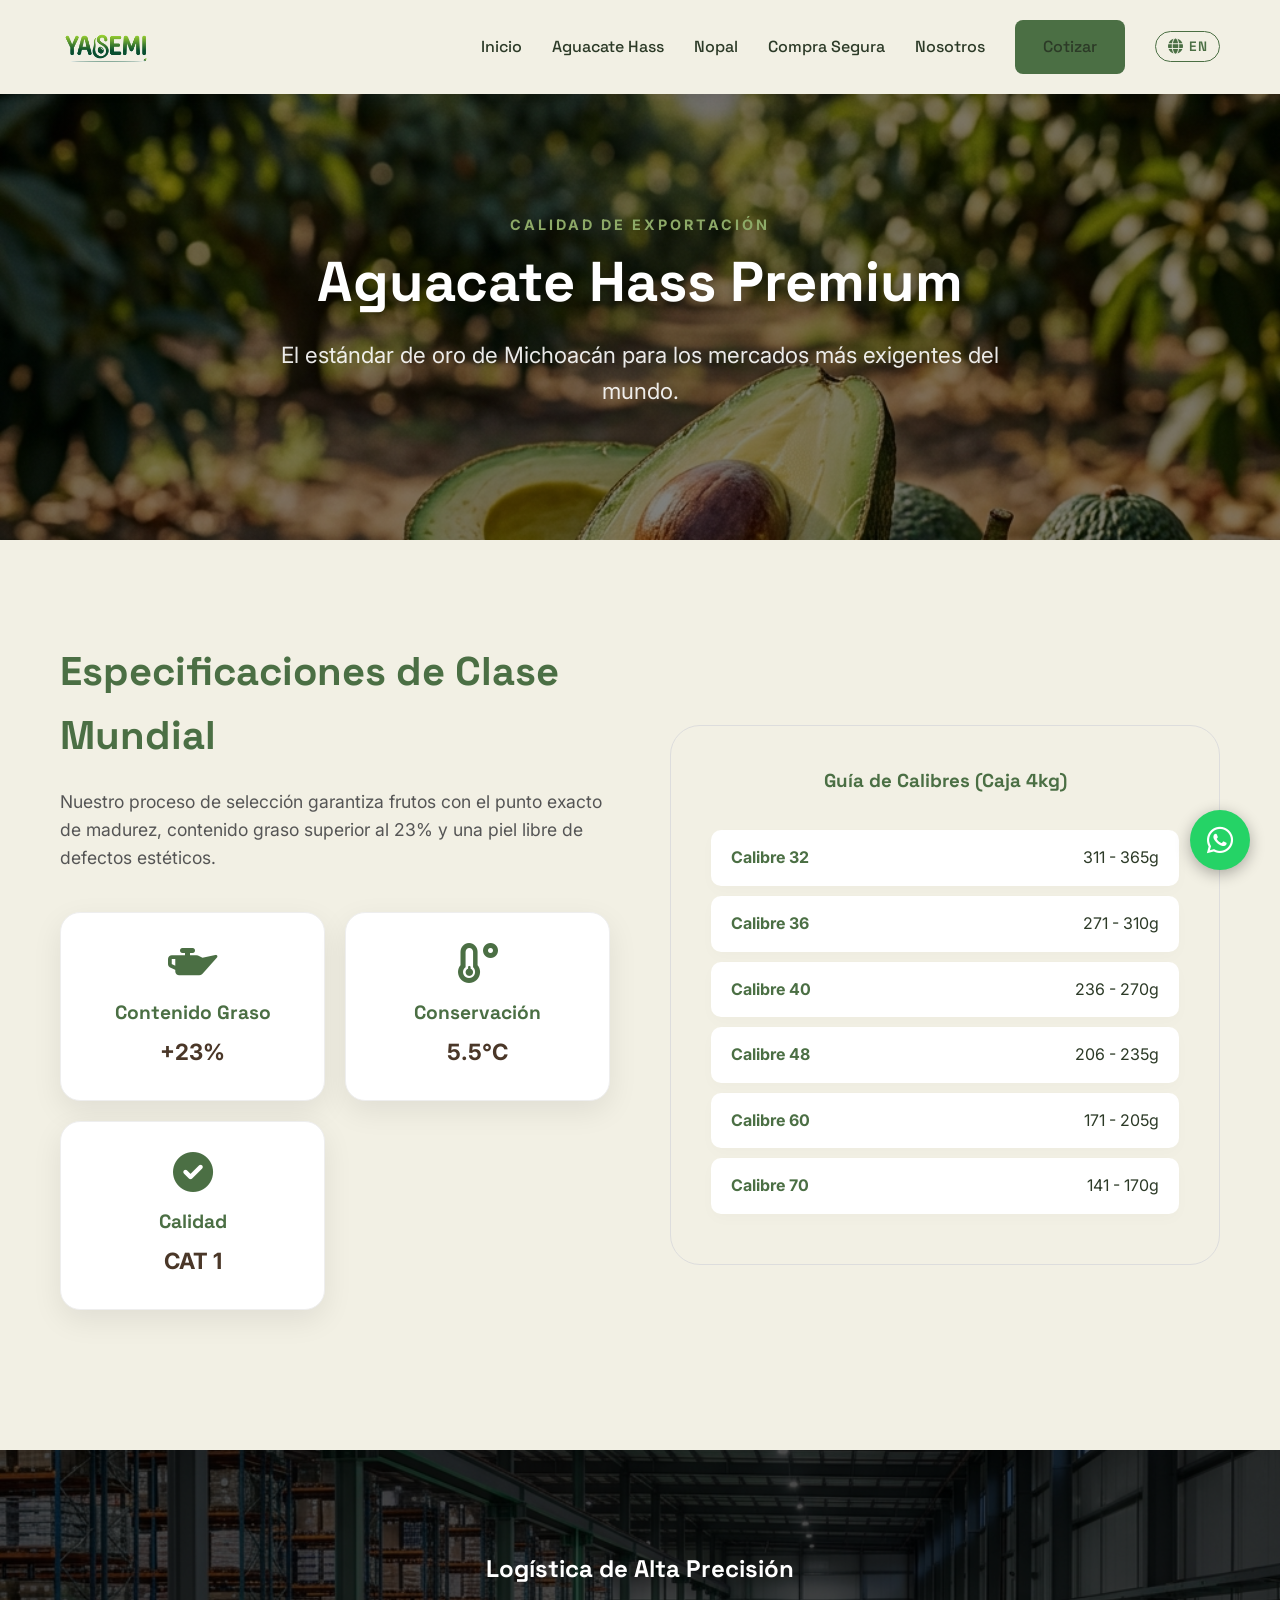
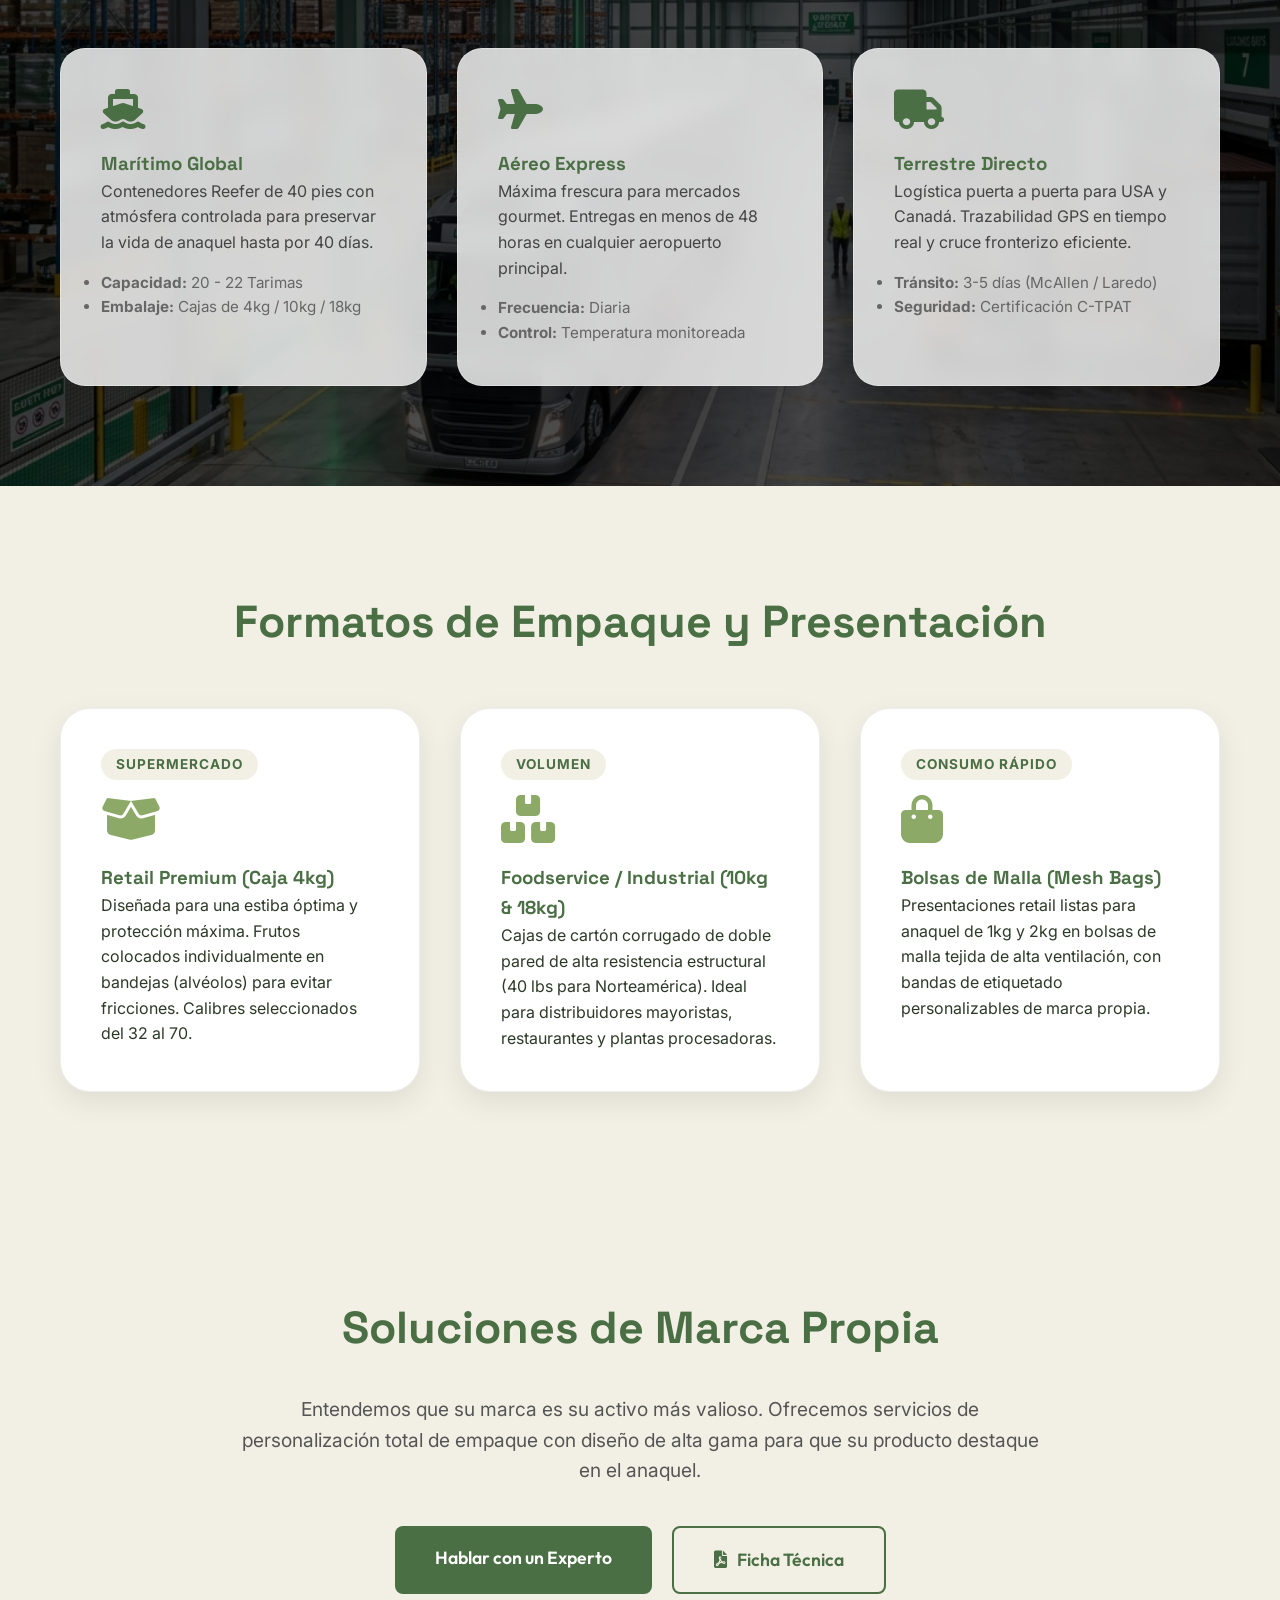
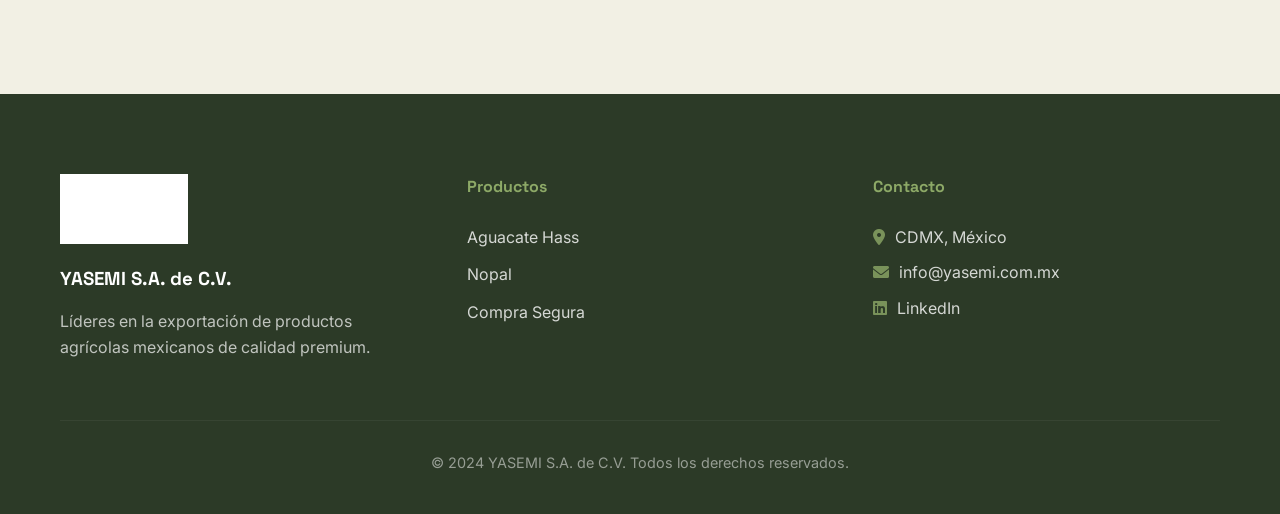
==== commit 468b4ad4: "Feature: Expanded packaging and presentation formats for Avocado and Nopal with ES/EN i18n support." ====
--- a/aguacate.html
+++ b/aguacate.html
@@ -233,6 +233,32 @@
         </div>
     </section>
 
+    <section class="reveal" style="background: var(--bg-cream);">
+        <div class="container">
+            <h2 style="text-align: center; font-size: 2.8rem; margin-bottom: 50px;" data-i18n="aguacate.formats.title">Formatos de Empaque y Presentación</h2>
+            <div style="display: grid; grid-template-columns: repeat(auto-fit, minmax(300px, 1fr)); gap: 40px;">
+                <div class="info-card">
+                    <span class="benefit-tag" data-i18n="aguacate.formats.tag1">Supermercado</span>
+                    <i class="fas fa-box-open"></i>
+                    <h3 data-i18n="aguacate.formats.f1Title">Retail Premium (Caja 4kg)</h3>
+                    <p data-i18n="aguacate.formats.f1Text">Diseñada para una estiba óptima y protección máxima. Frutos colocados individualmente en bandejas (alvéolos) para evitar fricciones. Calibres seleccionados del 32 al 70.</p>
+                </div>
+                <div class="info-card">
+                    <span class="benefit-tag" data-i18n="aguacate.formats.tag2">Volumen</span>
+                    <i class="fas fa-boxes"></i>
+                    <h3 data-i18n="aguacate.formats.f2Title">Foodservice / Industrial (10kg & 18kg)</h3>
+                    <p data-i18n="aguacate.formats.f2Text">Cajas de cartón corrugado de doble pared de alta resistencia estructural (40 lbs para Norteamérica). Ideal para distribuidores mayoristas, restaurantes y plantas procesadoras.</p>
+                </div>
+                <div class="info-card">
+                    <span class="benefit-tag" data-i18n="aguacate.formats.tag3">Consumo Rápido</span>
+                    <i class="fas fa-shopping-bag"></i>
+                    <h3 data-i18n="aguacate.formats.f3Title">Bolsas de Malla (Mesh Bags)</h3>
+                    <p data-i18n="aguacate.formats.f3Text">Presentaciones retail listas para anaquel de 1kg y 2kg en bolsas de malla tejida de alta ventilación, con bandas de etiquetado personalizables de marca propia.</p>
+                </div>
+            </div>
+        </div>
+    </section>
+
     <section class="reveal" style="text-align: center;">
         <div class="container">
             <h2 style="font-size: 2.8rem; margin-bottom: 30px;" data-i18n="aguacate.brand.title">Soluciones de Marca Propia</h2>
--- a/style.css
+++ b/style.css
@@ -462,3 +462,40 @@
         font-size: 2.5rem;
     }
 }
+
+/* Global Shared Info Cards & Benefit Tags */
+.info-card {
+    background: white;
+    padding: 40px;
+    border-radius: 30px;
+    box-shadow: var(--shadow);
+    border: 1px solid #eee;
+    height: 100%;
+    transition: var(--transition);
+}
+
+.info-card:hover {
+    transform: translateY(-10px);
+    border-color: var(--secondary);
+}
+
+.info-card i {
+    font-size: 3rem;
+    color: var(--secondary);
+    margin-bottom: 20px;
+    display: block;
+}
+
+.benefit-tag {
+    display: inline-block;
+    background: var(--bg-cream);
+    color: var(--primary);
+    padding: 5px 15px;
+    border-radius: 20px;
+    font-size: 0.85rem;
+    font-weight: 700;
+    margin-bottom: 15px;
+    text-transform: uppercase;
+    letter-spacing: 1px;
+}
+
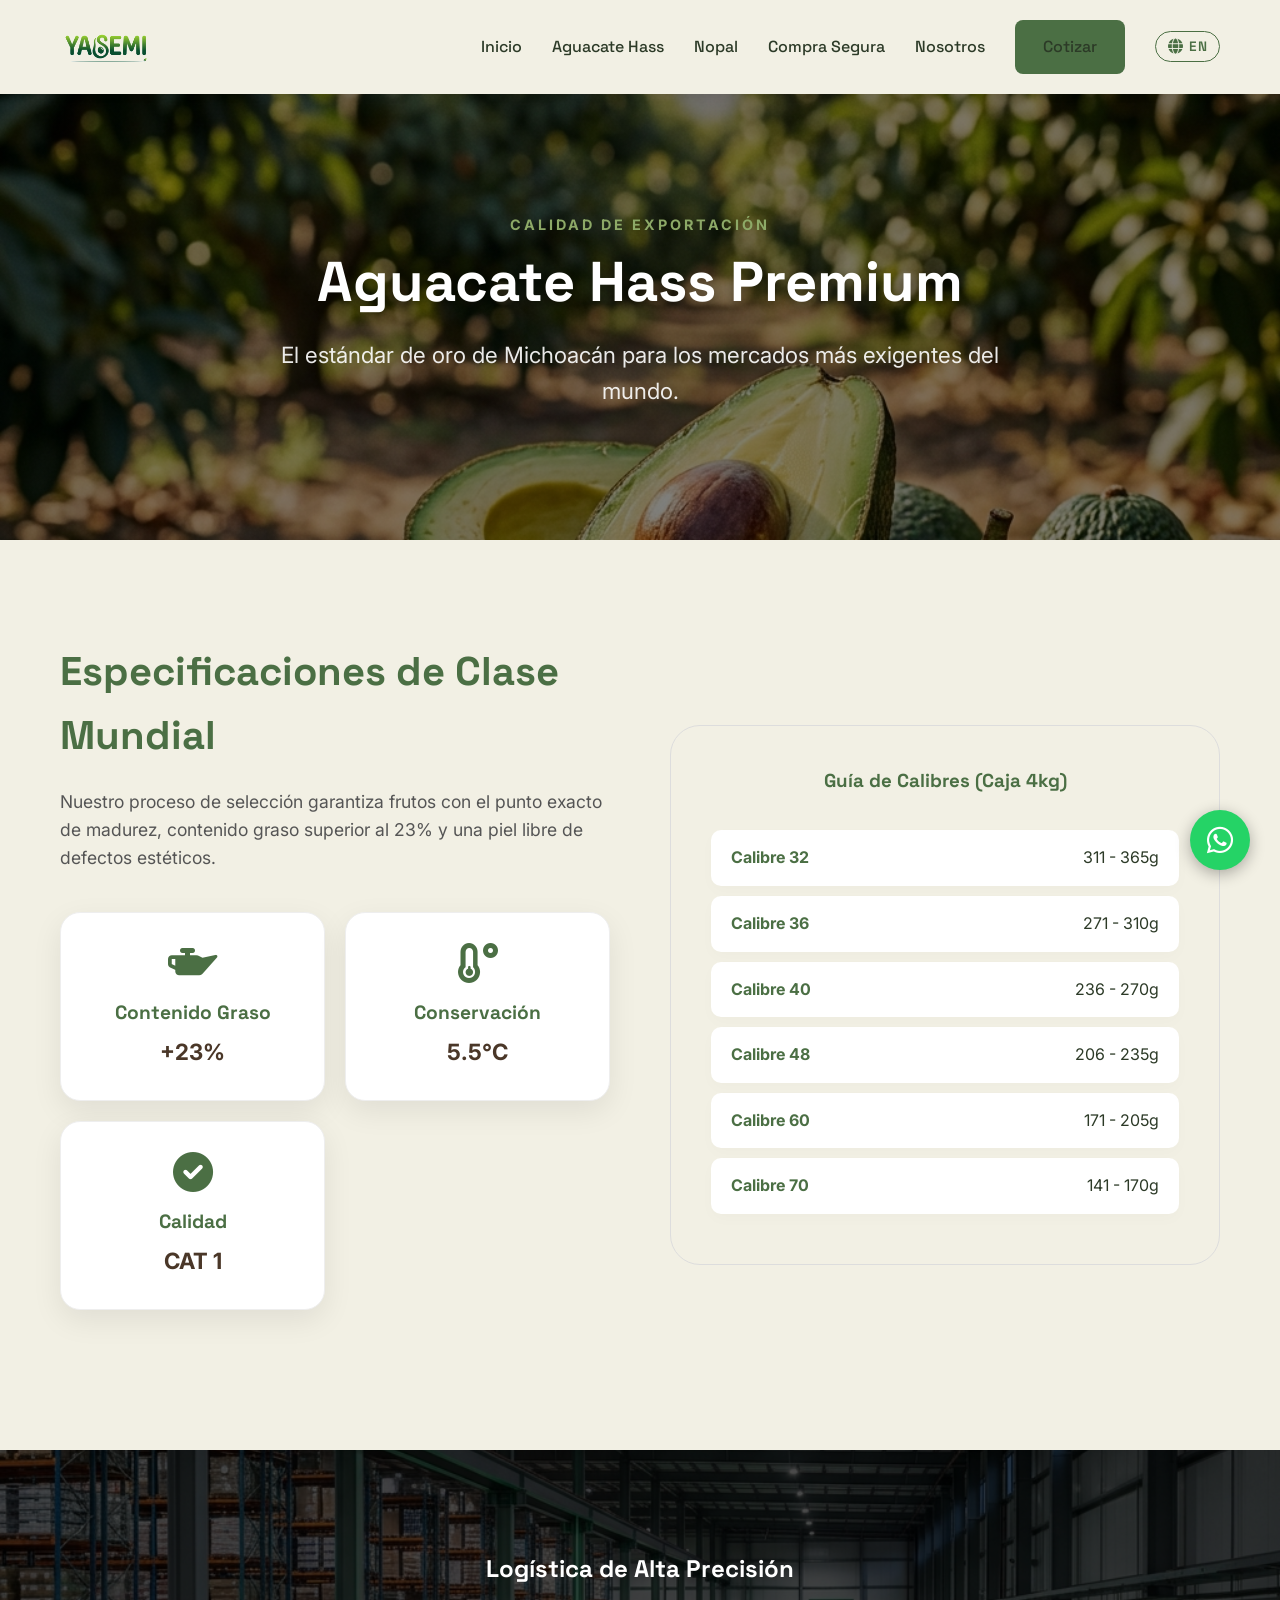
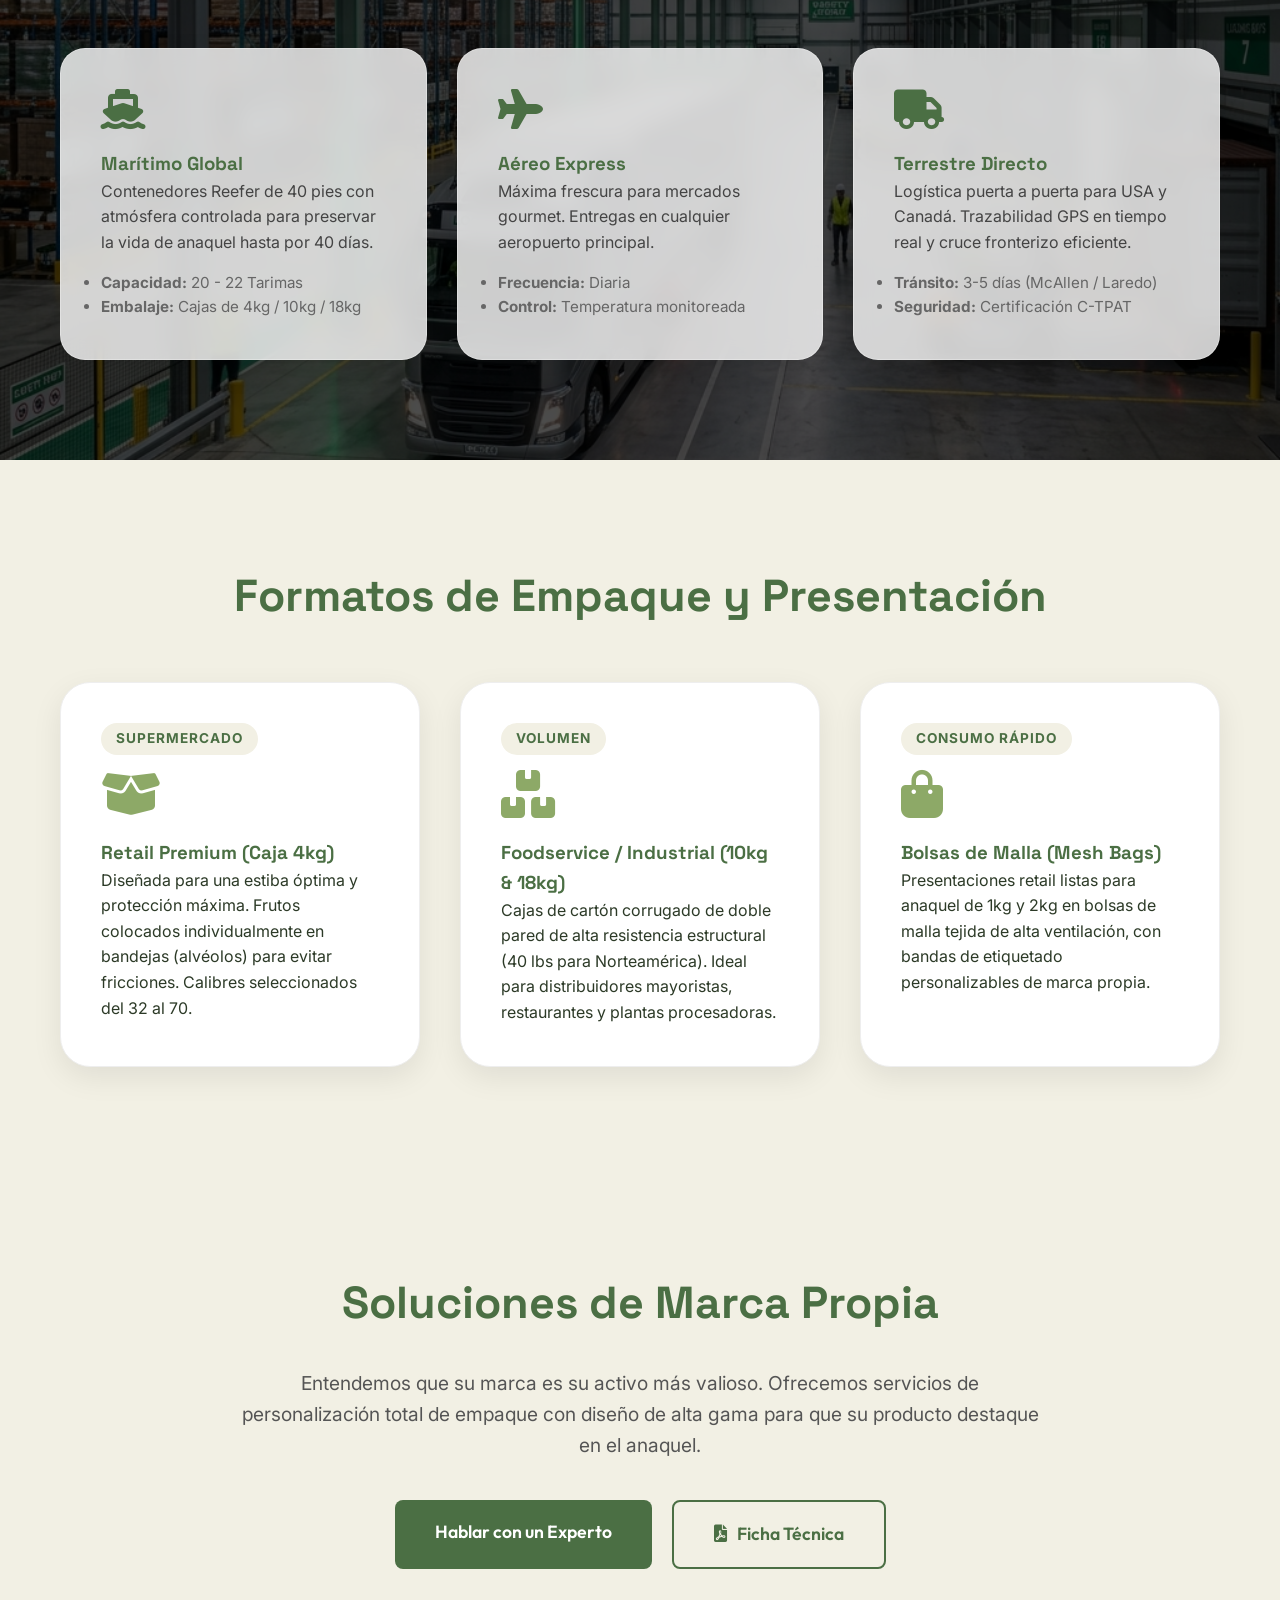
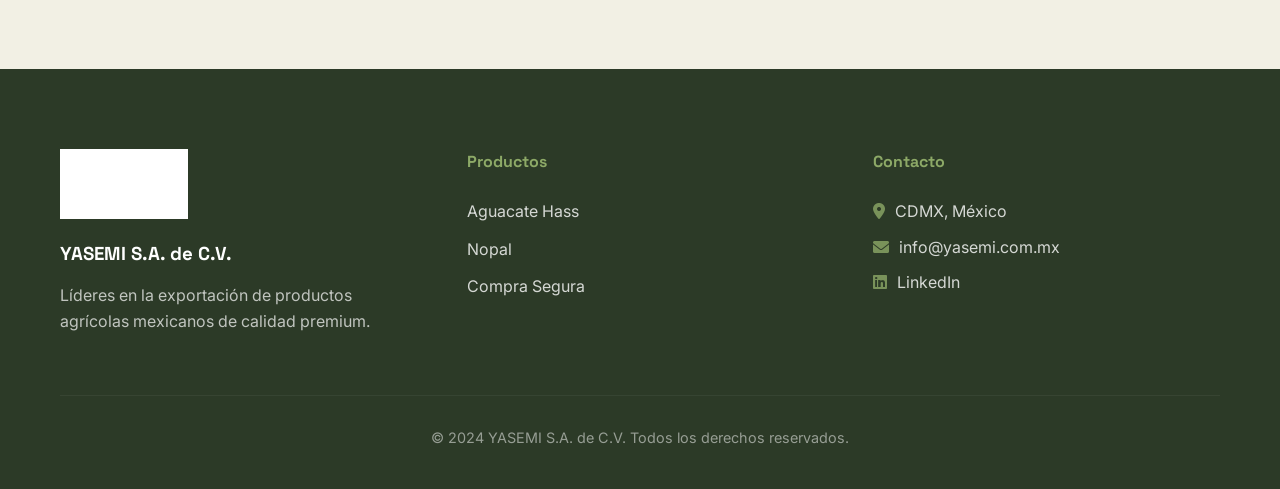
==== commit cf04e955: "UI: Apply client requested copy changes - removed catalog button, changed agroindustrial to agrícola" ====
--- a/aguacate.html
+++ b/aguacate.html
@@ -3,6 +3,15 @@
 <head>
     <meta charset="UTF-8">
     <meta name="viewport" content="width=device-width, initial-scale=1.0">
+    <meta name="google-site-verification" content="-Ks0clPMk6wn7X6jOwAGqY5-8OkPGLJwfF1V6m7_kwU" />
+    <!-- Google Analytics GA4 -->
+    <script async src="https://www.googletagmanager.com/gtag/js?id=G-2V7TC8H4LS"></script>
+    <script>
+      window.dataLayer = window.dataLayer || [];
+      function gtag(){dataLayer.push(arguments);}
+      gtag('js', new Date());
+      gtag('config', 'G-2V7TC8H4LS');
+    </script>
     <title data-i18n="aguacate.title">Aguacate Hass Premium | Yasemi S.A. de C.V.</title>
     <link rel="stylesheet" href="style.css">
     <link rel="stylesheet" href="https://cdnjs.cloudflare.com/ajax/libs/font-awesome/6.0.0/css/all.min.css">
@@ -214,7 +223,7 @@
                 <div class="logistics-card">
                     <i class="fas fa-plane" style="font-size: 2.5rem; color: var(--primary); margin-bottom: 20px;"></i>
                     <h3 style="color: var(--primary);" data-i18n="aguacate.logistics.airTitle">Aéreo Express</h3>
-                    <p style="color: #444;" data-i18n="aguacate.logistics.airText">Máxima frescura para mercados gourmet. Entregas en menos de 48 horas en cualquier aeropuerto principal.</p>
+                    <p style="color: #444;" data-i18n="aguacate.logistics.airText">Máxima frescura para mercados gourmet. Entregas en cualquier aeropuerto principal.</p>
                     <ul style="margin-top: 15px; color: #666; font-size: 0.95rem;">
                         <li data-i18n="aguacate.logistics.airFreq"><strong>Frecuencia:</strong> Diaria</li>
                         <li data-i18n="aguacate.logistics.airCtrl"><strong>Control:</strong> Temperatura monitoreada</li>
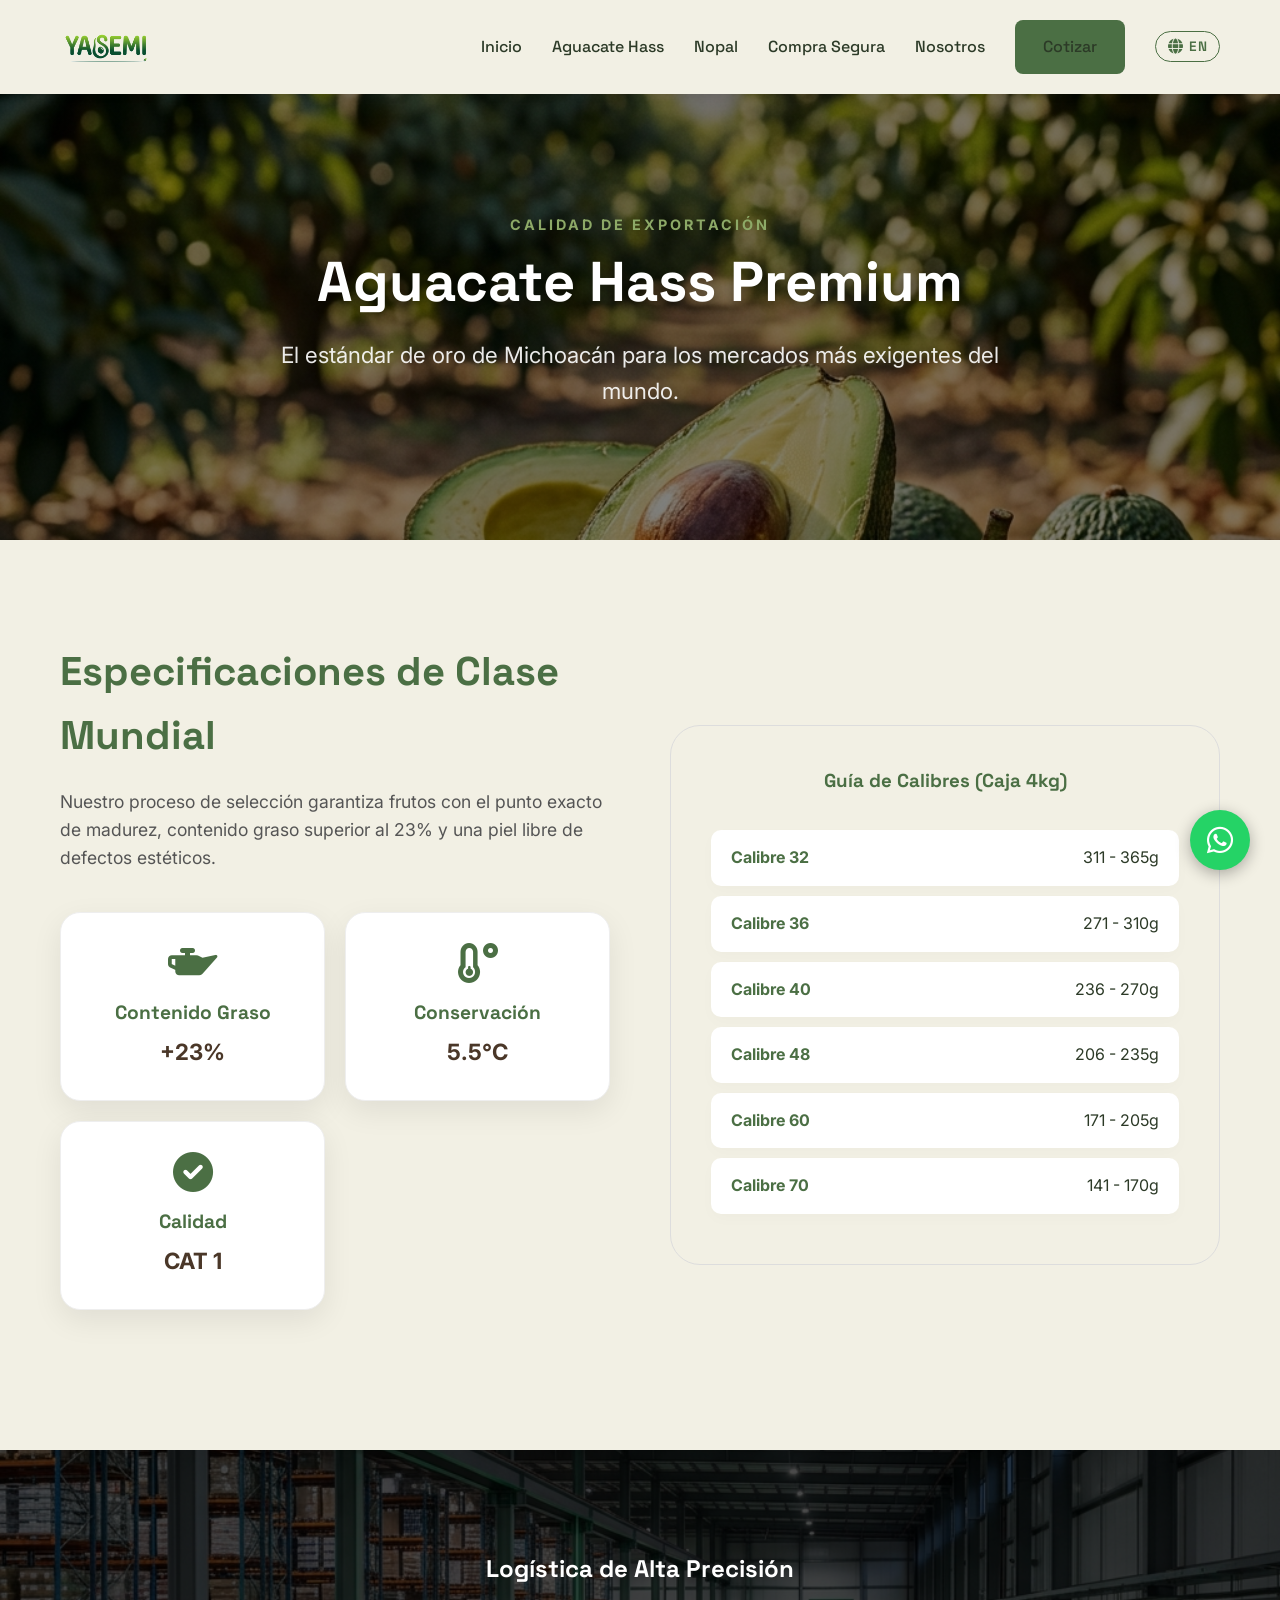
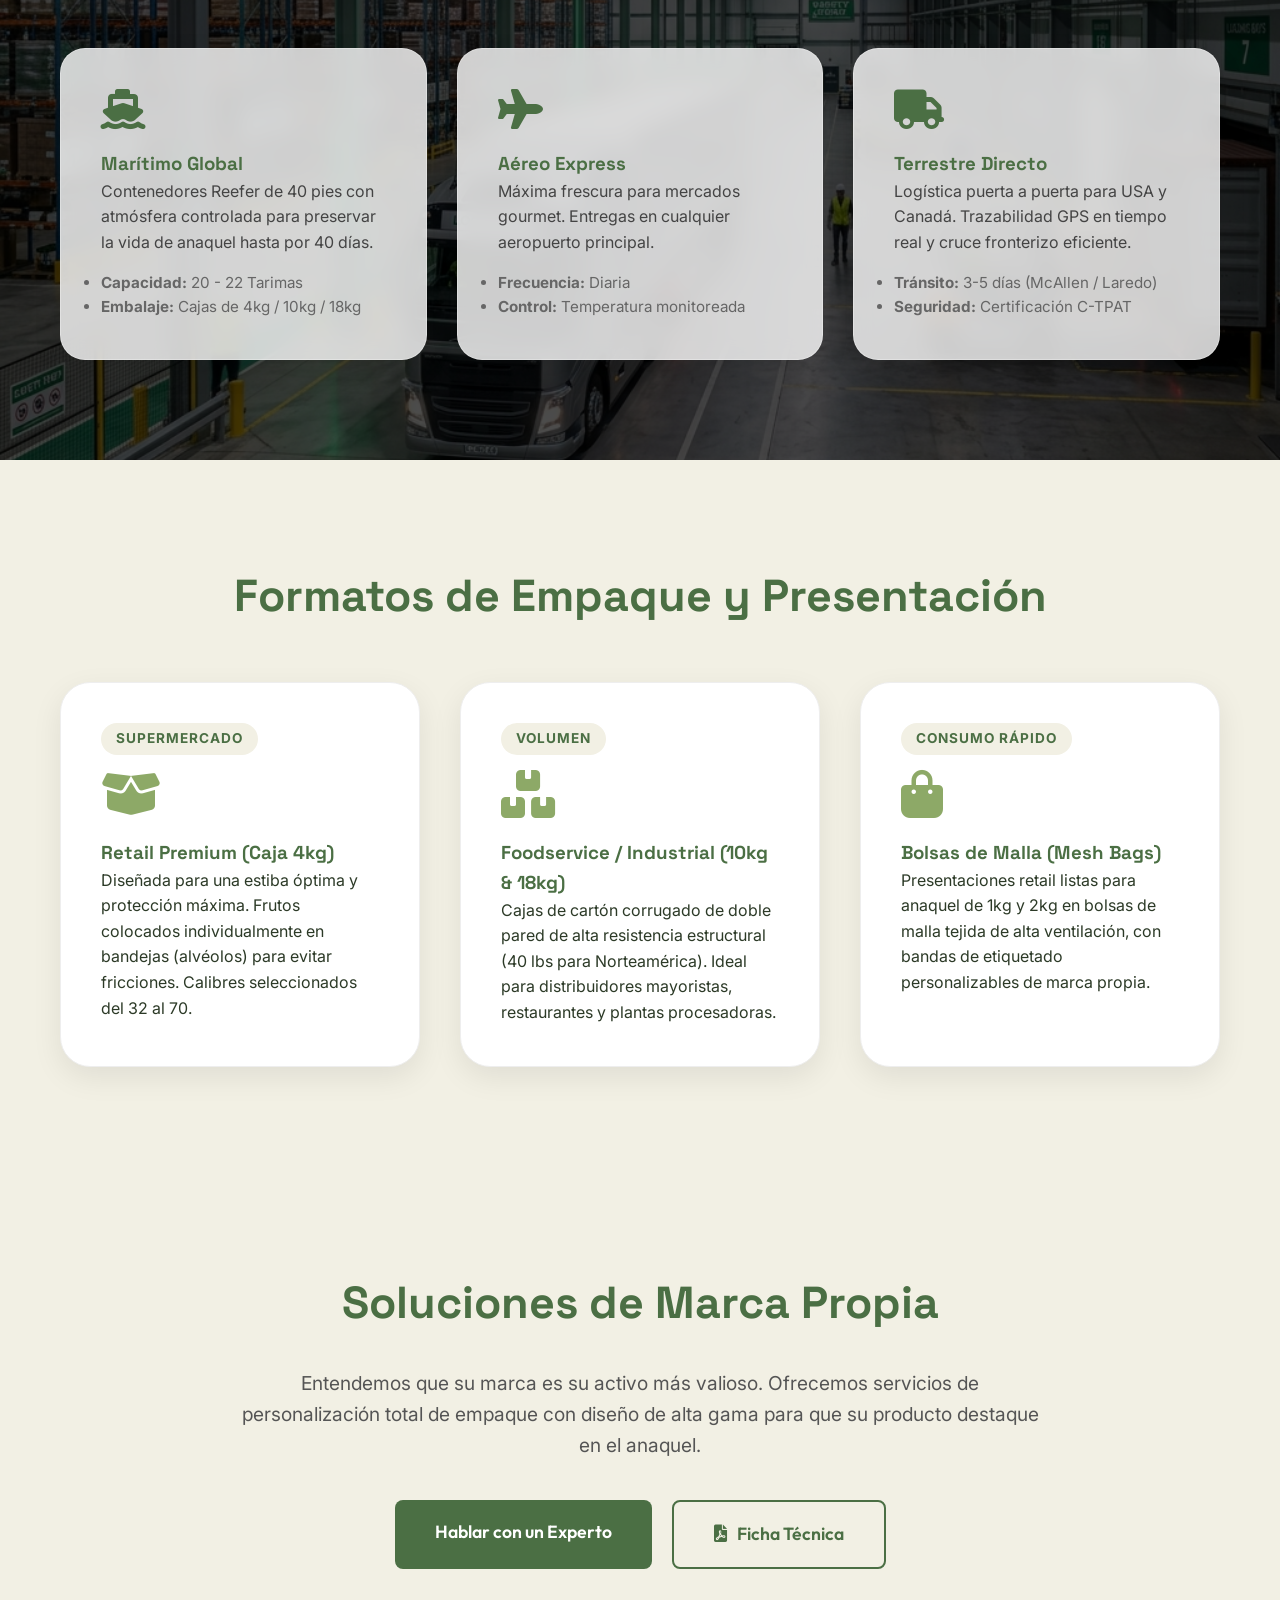
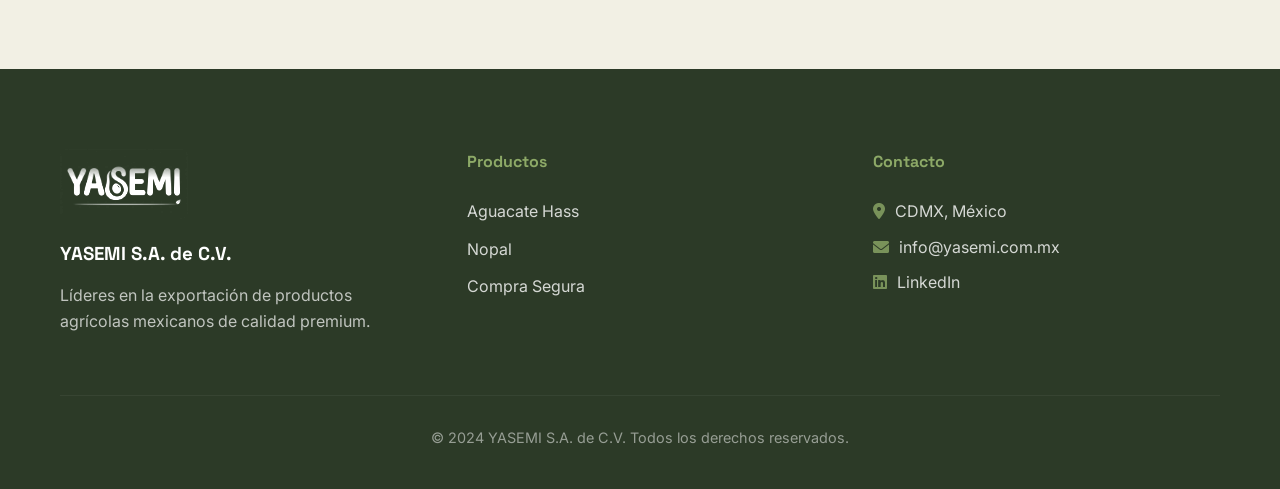
==== commit 39889cae: "UI: Fix footer logo display (removed CSS filters causing a white box, added height constraint and ro" ====
--- a/aguacate.html
+++ b/aguacate.html
@@ -285,7 +285,7 @@
         <div class="container">
             <div style="display: grid; grid-template-columns: repeat(auto-fit, minmax(200px, 1fr)); gap: 60px;">
                 <div>
-                    <img src="iso-logo.jpeg" alt="Yasemi Logo" style="filter: brightness(0) invert(1); margin-bottom: 20px;">
+                    <img src="iso-logo.jpeg" alt="Yasemi Logo" style="height: 70px; border-radius: 8px; margin-bottom: 20px;">
                     <h3 style="color: white; margin-bottom: 15px;">YASEMI S.A. de C.V.</h3>
                     <p style="opacity: 0.7;" data-i18n="footer.taglineExport">Líderes en la exportación de productos agrícolas mexicanos de calidad premium.</p>
                 </div>
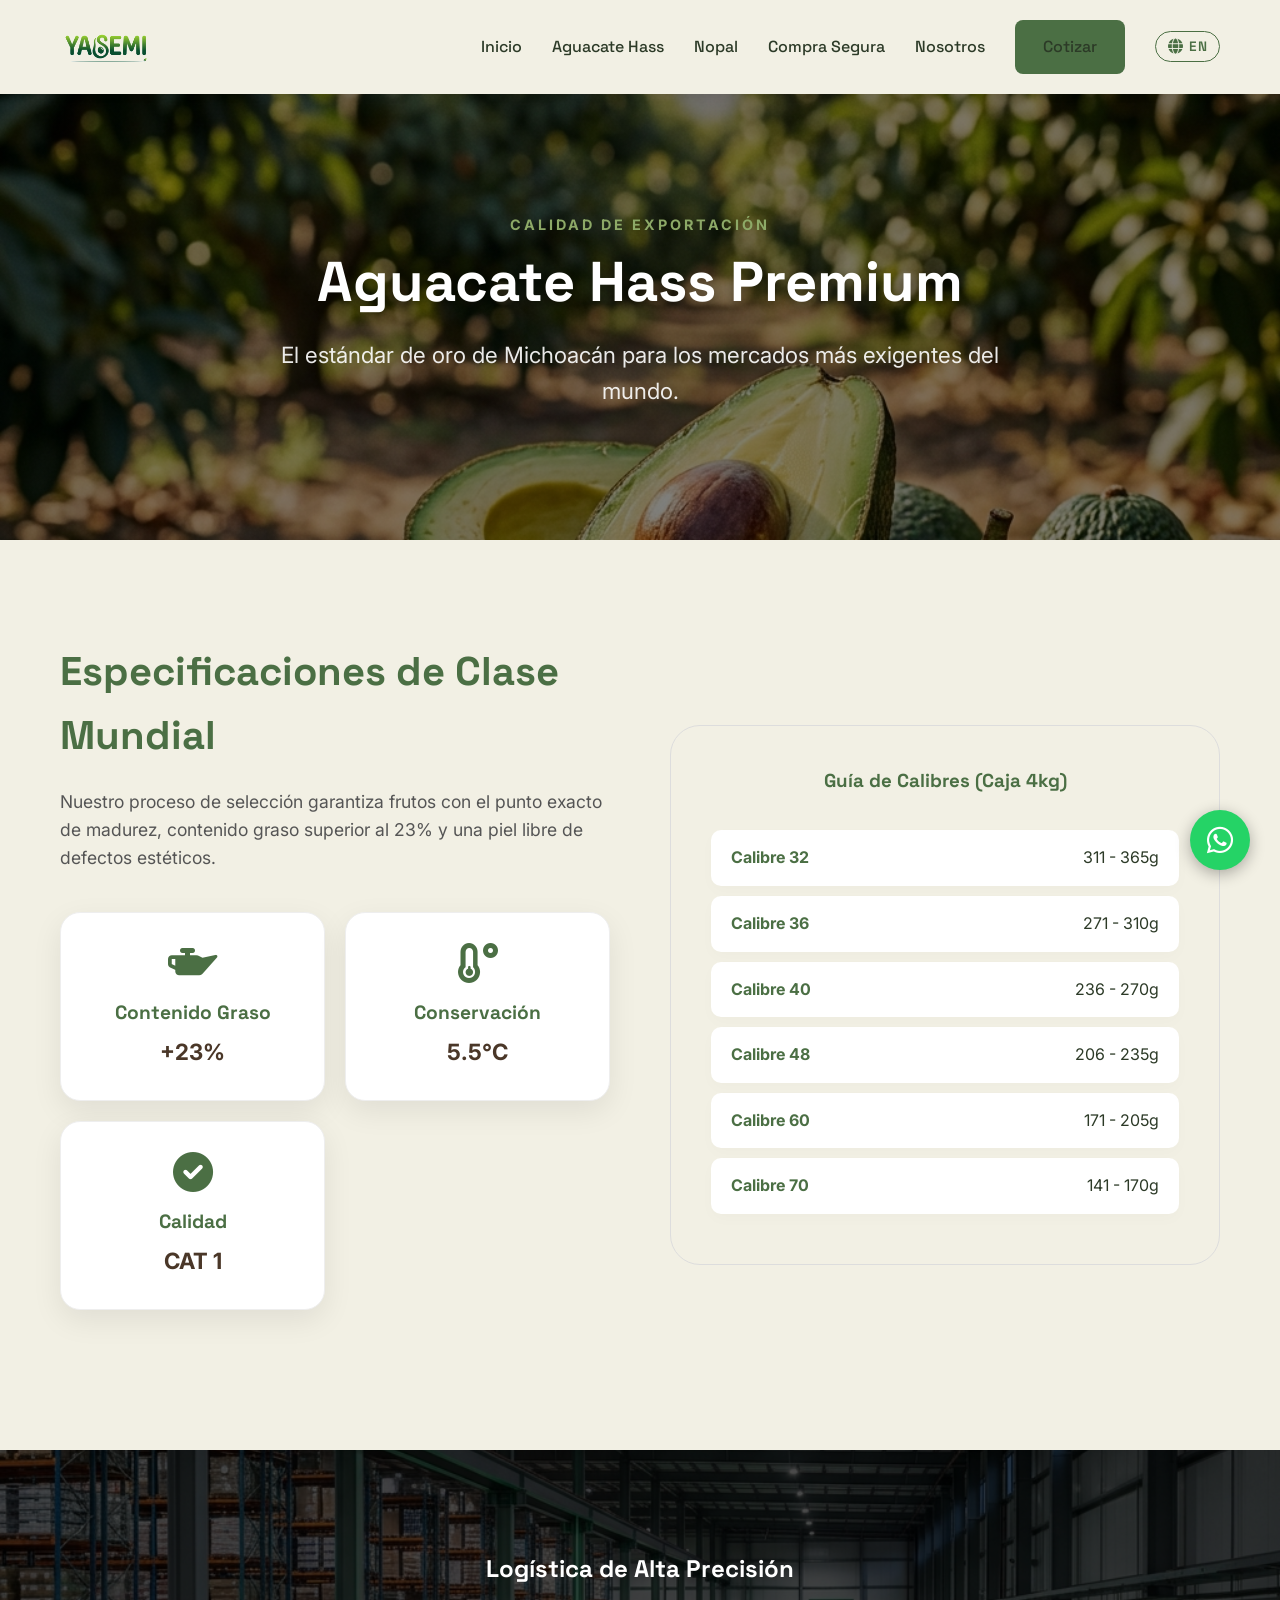
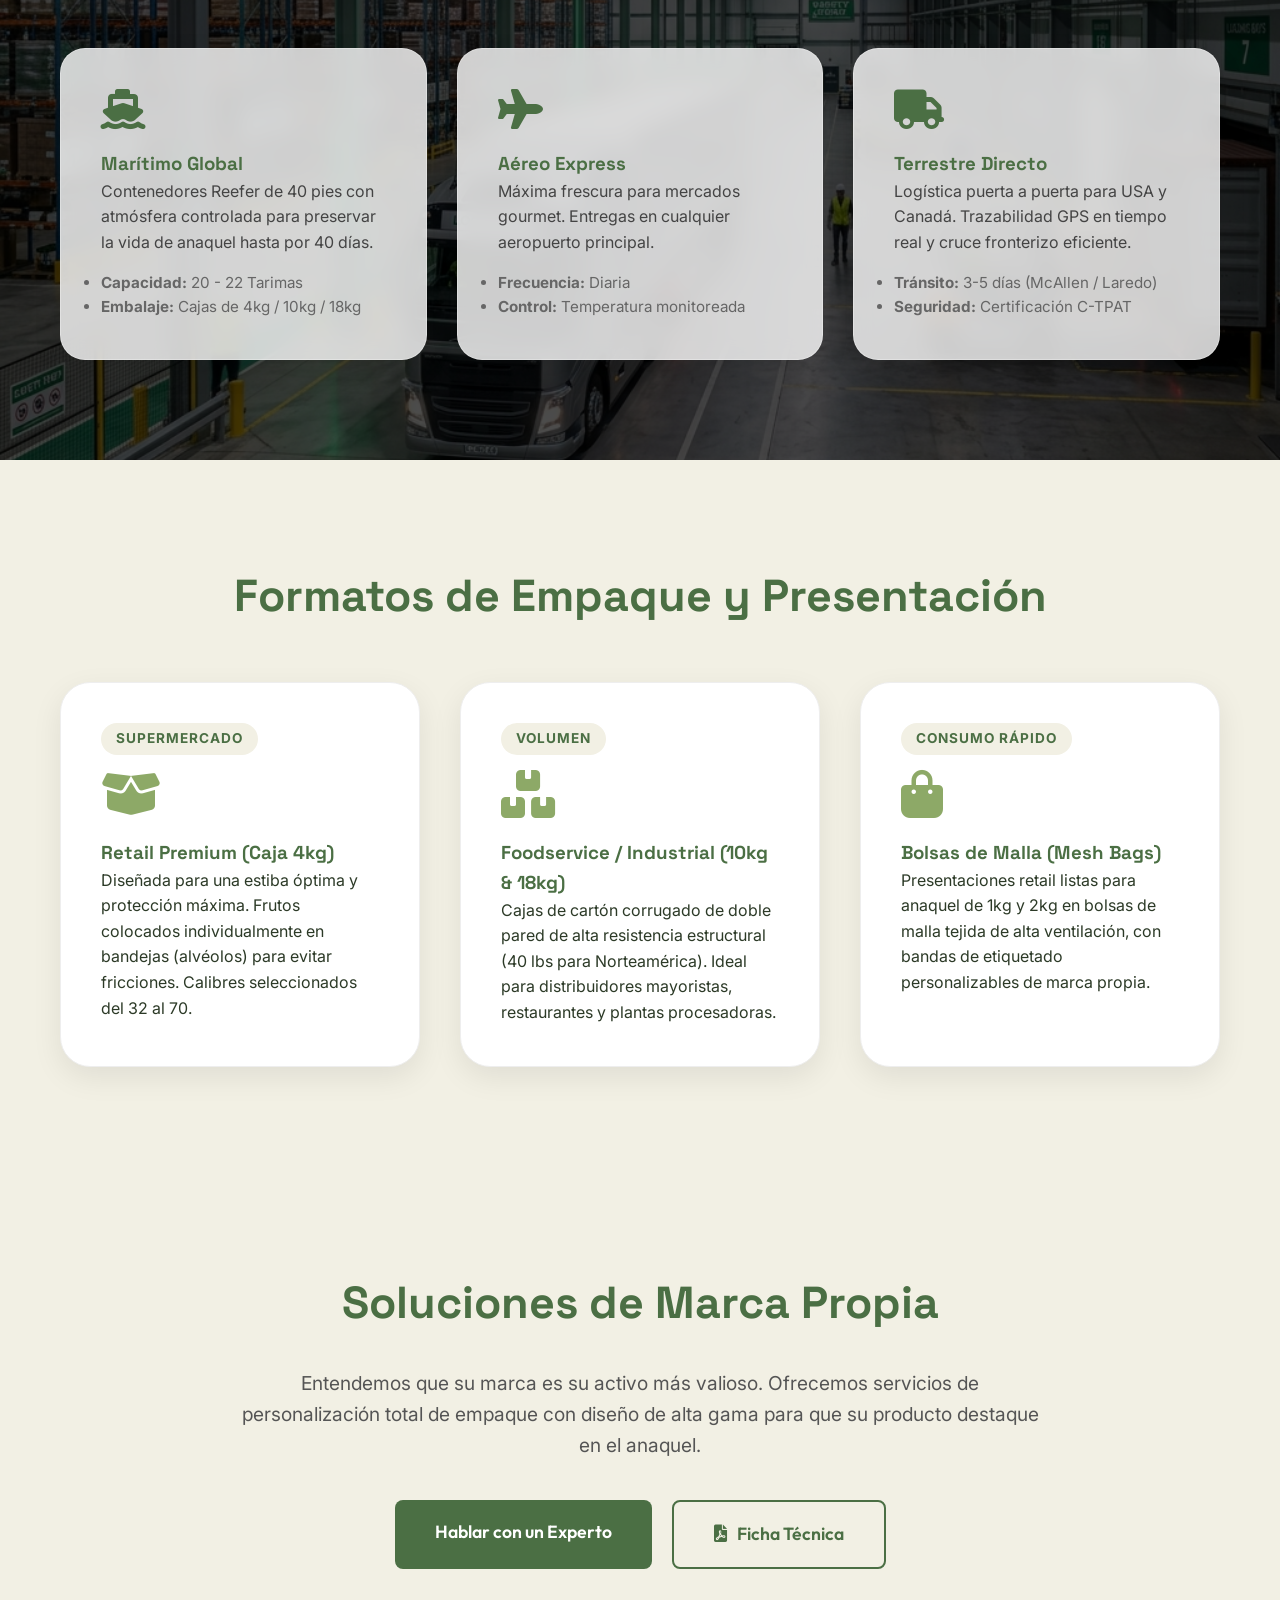
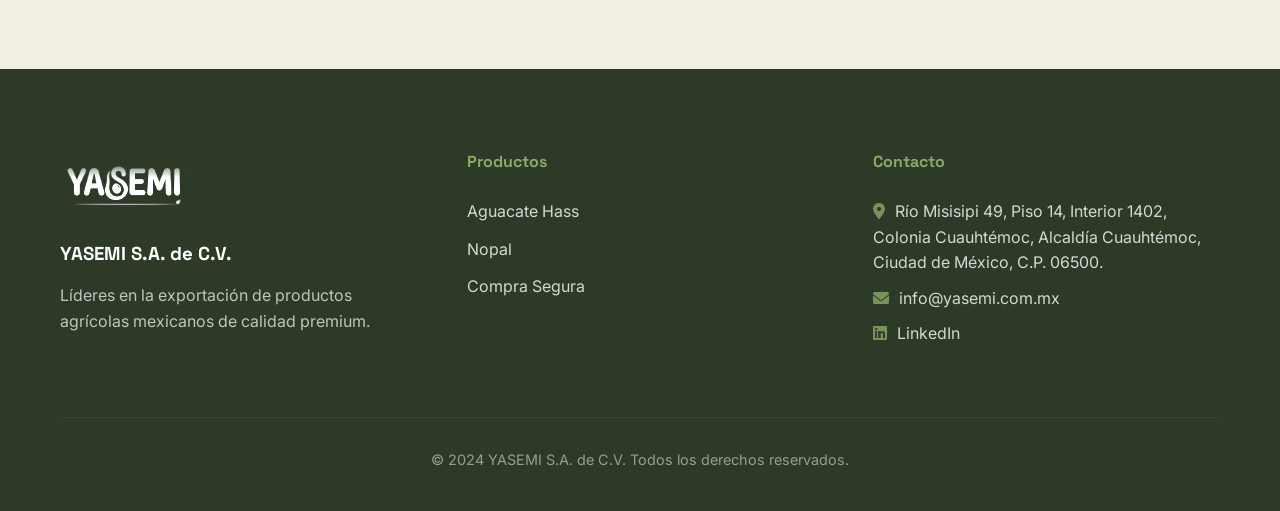
==== commit ad30c326: "Add WhatsApp number (+52 449 152 2066) to all pages Replaced placeholder wa.me/yournumber with the a" ====
--- a/aguacate.html
+++ b/aguacate.html
@@ -310,7 +310,7 @@
         </div>
     </footer>
 
-    <a href="https://wa.me/yournumber" class="whatsapp-btn" target="_blank">
+    <a href="https://wa.me/524491522066" class="whatsapp-btn" target="_blank">
         <i class="fab fa-whatsapp"></i>
     </a>
 
